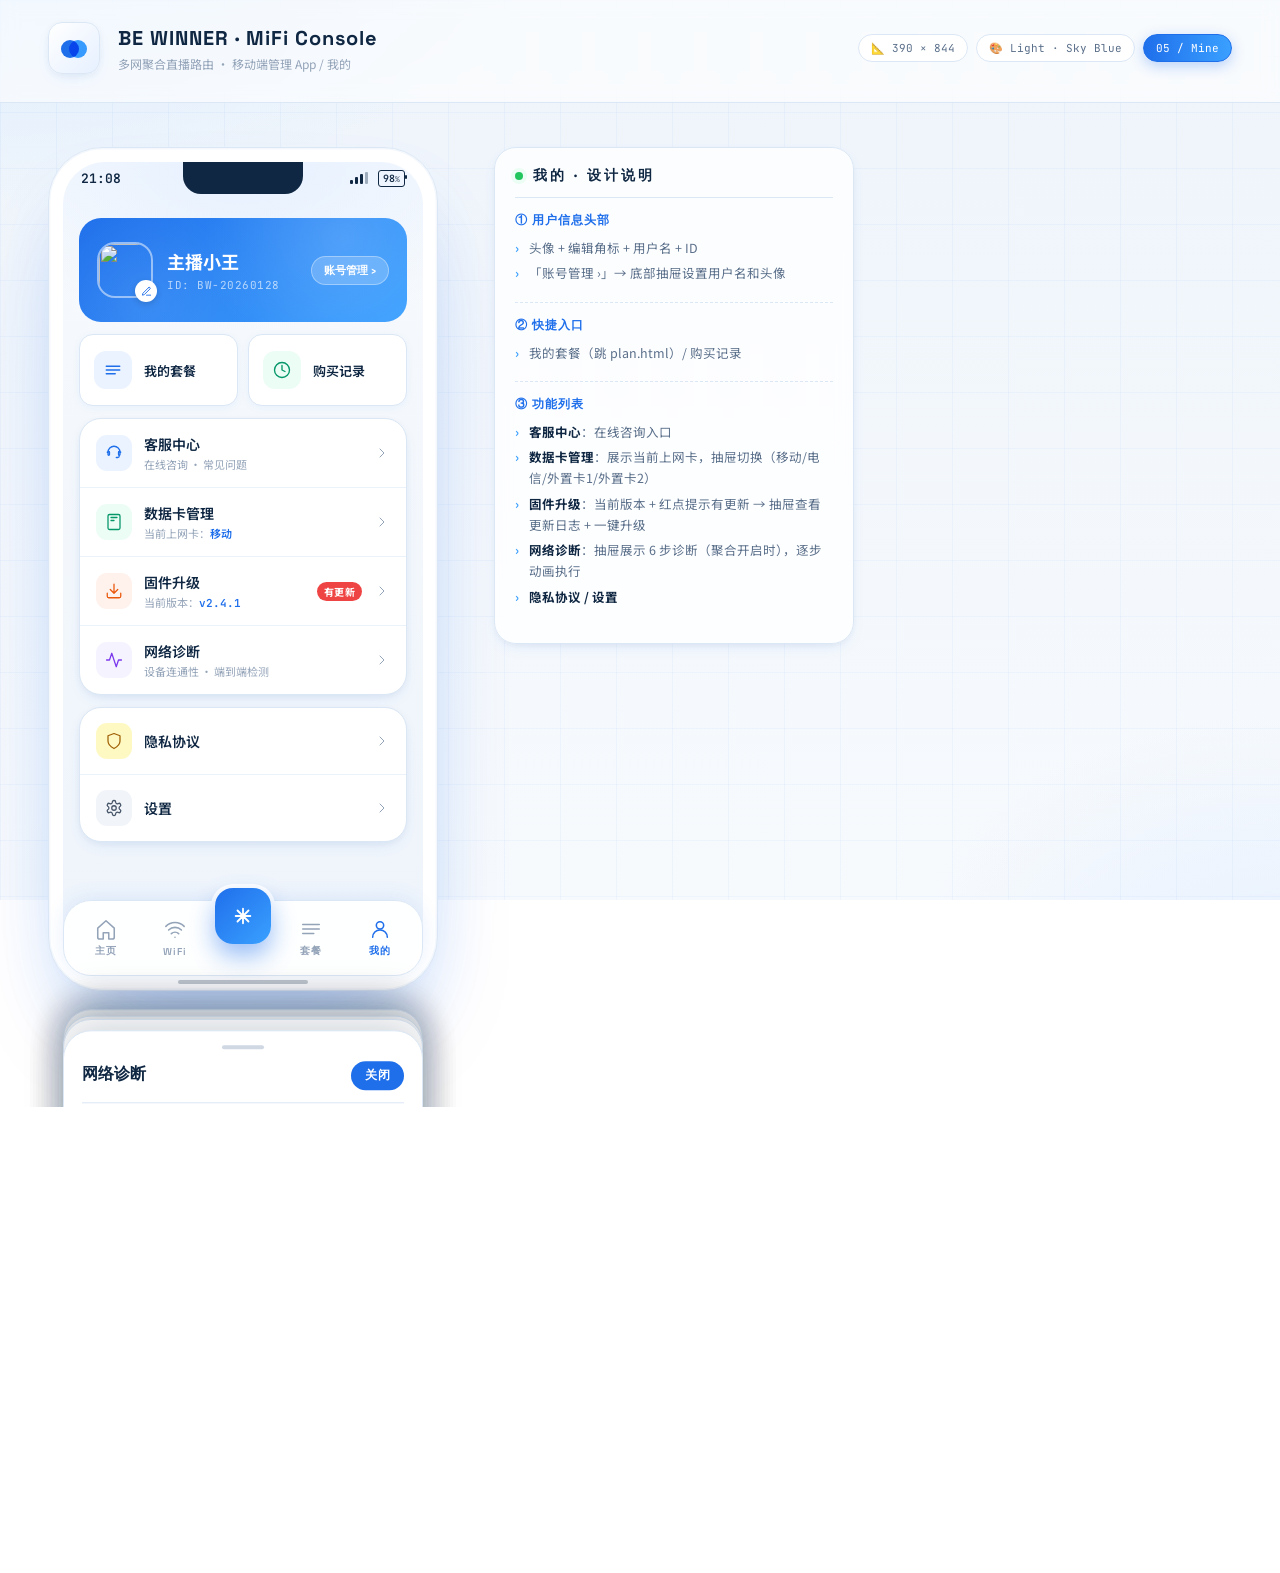
==== mine.html @ 5aa67258 "Add files via upload" ====
<!DOCTYPE html>
<html lang="zh-CN">
<head>
<meta charset="UTF-8" />
<meta name="viewport" content="width=device-width,initial-scale=1.0" />
<title>Be Winner · MiFi 控制中心 / 我的</title>
<link href="https://fonts.googleapis.com/css2?family=Space+Grotesk:wght@400;500;600;700&family=JetBrains+Mono:wght@400;500;700&family=Noto+Sans+SC:wght@400;500;700&display=swap" rel="stylesheet">
<link rel="stylesheet" href="css/app.css" />
<link rel="stylesheet" href="css/mine.css" />
</head>
<body>
<div class="stage">

  <section class="phone">
    <div class="phone-shell">
      <div class="notch"></div>
      <div class="status-bar">
        <span class="time">21:08</span>
        <span class="status-icons">
          <span class="sig-bars"><i></i><i></i><i></i><i></i></span>
          <span class="bat-ico">98<small>%</small></span>
        </span>
      </div>

      <div class="screen">
        <!-- 用户信息头部 -->
        <header class="profile-header">
          <div class="ph-bg"></div>
          <div class="ph-content">
            <div class="ph-avatar" id="btnEditProfile">
              <img src="https://api.dicebear.com/7.x/notionists/svg?seed=mifi&backgroundColor=cfe8ff" alt="" />
              <span class="ph-edit-badge">
                <svg viewBox="0 0 24 24"><path d="M12 20h9M16.5 3.5a2.1 2.1 0 0 1 3 3L7 19l-4 1 1-4L16.5 3.5z"/></svg>
              </span>
            </div>
            <div class="ph-info">
              <h2>主播小王</h2>
              <span class="ph-id mono">ID: BW-20260128</span>
            </div>
            <button class="ph-manage" id="btnAccount">账号管理 ›</button>
          </div>
        </header>

        <!-- 快捷入口：我的套餐 / 购买记录 -->
        <section class="quick-row">
          <a class="qr-item" href="plan.html">
            <div class="qr-ico plan">
              <svg viewBox="0 0 24 24"><path d="M3 7h18M3 12h18M3 17h12"/></svg>
            </div>
            <span>我的套餐</span>
          </a>
          <a class="qr-item">
            <div class="qr-ico history">
              <svg viewBox="0 0 24 24"><circle cx="12" cy="12" r="10"/><path d="M12 6v6l4 2"/></svg>
            </div>
            <span>购买记录</span>
          </a>
        </section>

        <!-- 功能列表 -->
        <article class="menu-card">
          <div class="menu-item" id="btnService">
            <div class="mi-ico cs">
              <svg viewBox="0 0 24 24"><path d="M3 11h1a8 8 0 0 1 16 0h1"/><path d="M5 15a1 1 0 0 1-1-1v-3a1 1 0 0 1 1-1h0a1 1 0 0 1 1 1v3a1 1 0 0 1-1 1zM19 15a1 1 0 0 1-1-1v-3a1 1 0 0 1 1-1h0a1 1 0 0 1 1 1v3a1 1 0 0 1-1 1z"/><path d="M19 15v1a2 2 0 0 1-2 2h-2"/></svg>
            </div>
            <div class="mi-main"><b>客服中心</b><span>在线咨询 · 常见问题</span></div>
            <svg class="mi-arr" viewBox="0 0 24 24"><path d="M9 18l6-6-6-6"/></svg>
          </div>

          <div class="menu-item" id="btnDataCard">
            <div class="mi-ico sim">
              <svg viewBox="0 0 24 24"><rect x="4" y="2" width="16" height="20" rx="2"/><path d="M8 6h8M8 10h4"/></svg>
            </div>
            <div class="mi-main">
              <b>数据卡管理</b>
              <span>当前上网卡：<em class="mi-em" id="curCard">移动</em></span>
            </div>
            <svg class="mi-arr" viewBox="0 0 24 24"><path d="M9 18l6-6-6-6"/></svg>
          </div>

          <div class="menu-item" id="btnFirmware">
            <div class="mi-ico fw">
              <svg viewBox="0 0 24 24"><path d="M21 15v4a2 2 0 0 1-2 2H5a2 2 0 0 1-2-2v-4M7 10l5 5 5-5M12 15V3"/></svg>
            </div>
            <div class="mi-main">
              <b>固件升级</b>
              <span>当前版本：<em class="mi-em mono" id="fwVer">v2.4.1</em></span>
            </div>
            <span class="mi-badge" id="fwBadge">有更新</span>
            <svg class="mi-arr" viewBox="0 0 24 24"><path d="M9 18l6-6-6-6"/></svg>
          </div>

          <div class="menu-item" id="btnDiag">
            <div class="mi-ico diag">
              <svg viewBox="0 0 24 24"><path d="M22 12h-4l-3 9L9 3l-3 9H2"/></svg>
            </div>
            <div class="mi-main"><b>网络诊断</b><span>设备连通性 · 端到端检测</span></div>
            <svg class="mi-arr" viewBox="0 0 24 24"><path d="M9 18l6-6-6-6"/></svg>
          </div>
        </article>

        <article class="menu-card">
          <div class="menu-item" id="btnPrivacy">
            <div class="mi-ico pri">
              <svg viewBox="0 0 24 24"><path d="M12 22s8-4 8-10V5l-8-3-8 3v7c0 6 8 10 8 10z"/></svg>
            </div>
            <div class="mi-main"><b>隐私协议</b></div>
            <svg class="mi-arr" viewBox="0 0 24 24"><path d="M9 18l6-6-6-6"/></svg>
          </div>

          <div class="menu-item" id="btnSettings">
            <div class="mi-ico set">
              <svg viewBox="0 0 24 24"><path d="M12.22 2h-.44a2 2 0 0 0-2 2v.18a2 2 0 0 1-1 1.73l-.43.25a2 2 0 0 1-2 0l-.15-.08a2 2 0 0 0-2.73.73l-.22.38a2 2 0 0 0 .73 2.73l.15.1a2 2 0 0 1 1 1.72v.51a2 2 0 0 1-1 1.74l-.15.09a2 2 0 0 0-.73 2.73l.22.38a2 2 0 0 0 2.73.73l.15-.08a2 2 0 0 1 2 0l.43.25a2 2 0 0 1 1 1.73V20a2 2 0 0 0 2 2h.44a2 2 0 0 0 2-2v-.18a2 2 0 0 1 1-1.73l.43-.25a2 2 0 0 1 2 0l.15.08a2 2 0 0 0 2.73-.73l.22-.39a2 2 0 0 0-.73-2.73l-.15-.08a2 2 0 0 1-1-1.74v-.5a2 2 0 0 1 1-1.74l.15-.09a2 2 0 0 0 .73-2.73l-.22-.38a2 2 0 0 0-2.73-.73l-.15.08a2 2 0 0 1-2 0l-.43-.25a2 2 0 0 1-1-1.73V4a2 2 0 0 0-2-2z"/><circle cx="12" cy="12" r="3"/></svg>
            </div>
            <div class="mi-main"><b>设置</b></div>
            <svg class="mi-arr" viewBox="0 0 24 24"><path d="M9 18l6-6-6-6"/></svg>
          </div>
        </article>

        <div class="bottom-pad"></div>
      </div>

      <!-- 通用遮罩 -->
      <div class="sheet-mask" id="sheetMask"></div>

      <!-- 账号管理抽屉 -->
      <div class="sheet" id="accountSheet">
        <div class="sheet-handle"></div>
        <header class="sheet-head">
          <h3>账号管理</h3>
          <button class="sheet-close" id="accountClose">完成</button>
        </header>
        <div class="wifi-form">
          <div class="form-group">
            <label>用户名</label>
            <input type="text" class="form-input" value="主播小王" />
          </div>
          <div class="form-group">
            <label>头像</label>
            <div class="avatar-pick">
              <div class="ap-current">
                <img src="https://api.dicebear.com/7.x/notionists/svg?seed=mifi&backgroundColor=cfe8ff" alt="" />
              </div>
              <button class="ap-btn">更换头像</button>
            </div>
          </div>
          <button class="save-btn">保存</button>
        </div>
      </div>

      <!-- 数据卡管理抽屉 -->
      <div class="sheet" id="dataCardSheet">
        <div class="sheet-handle"></div>
        <header class="sheet-head">
          <h3>数据卡管理</h3>
          <button class="sheet-close" id="dataCardClose">完成</button>
        </header>
        <p class="sheet-desc">选择默认上网卡</p>
        <ul class="card-list">
          <li class="card-option active" data-card="移动">
            <span class="co-ico mob"></span>
            <div class="co-main"><b>移动</b><span>内置卡 · 5G · 已实名</span></div>
            <span class="co-check">✓</span>
          </li>
          <li class="card-option" data-card="电信">
            <span class="co-ico tel"></span>
            <div class="co-main"><b>电信</b><span>内置卡 · 5G · 未实名</span></div>
            <span class="co-check">✓</span>
          </li>
          <li class="card-option" data-card="外置卡1">
            <span class="co-ico ext"></span>
            <div class="co-main"><b>外置卡 1</b><span>外置插拔卡 · 未插入</span></div>
            <span class="co-check">✓</span>
          </li>
          <li class="card-option" data-card="外置卡2">
            <span class="co-ico ext"></span>
            <div class="co-main"><b>外置卡 2</b><span>外置插拔卡 · 未插入</span></div>
            <span class="co-check">✓</span>
          </li>
        </ul>
      </div>

      <!-- 固件升级抽屉 -->
      <div class="sheet" id="fwSheet">
        <div class="sheet-handle"></div>
        <header class="sheet-head">
          <h3>固件升级</h3>
          <button class="sheet-close" id="fwClose">关闭</button>
        </header>
        <div class="fw-body">
          <div class="fw-row"><span class="fw-lbl">当前版本</span><span class="fw-val mono">v2.4.1</span></div>
          <div class="fw-row"><span class="fw-lbl">最新版本</span><span class="fw-val mono new">v2.5.0</span></div>
          <div class="fw-row"><span class="fw-lbl">更新大小</span><span class="fw-val mono">28.4 MB</span></div>
          <div class="fw-changelog">
            <h4>更新内容</h4>
            <ul>
              <li>优化聚合链路切换速度</li>
              <li>修复高温下 WiFi 断连问题</li>
              <li>新增外置卡热插拔支持</li>
              <li>提升 MQTT 连接稳定性</li>
            </ul>
          </div>
          <button class="save-btn fw-update-btn" id="fwUpdateBtn">一键升级</button>
        </div>
      </div>

      <!-- 网络诊断抽屉 -->
      <div class="sheet diag-sheet" id="diagSheet">
        <div class="sheet-handle"></div>
        <header class="sheet-head">
          <h3>网络诊断</h3>
          <button class="sheet-close" id="diagClose">关闭</button>
        </header>
        <div class="diag-body">
          <div class="diag-steps" id="diagSteps">
            <div class="ds" data-idx="0"><span class="ds-dot"></span><div class="ds-main"><b>本地网络检测</b><span class="ds-status">等待中</span></div></div>
            <div class="ds" data-idx="1"><span class="ds-dot"></span><div class="ds-main"><b>DNS 解析检测</b><span class="ds-status">等待中</span></div></div>
            <div class="ds" data-idx="2"><span class="ds-dot"></span><div class="ds-main"><b>网络连通性检测</b><span class="ds-status">等待中</span></div></div>
            <div class="ds" data-idx="3"><span class="ds-dot"></span><div class="ds-main"><b>业务认证验证</b><span class="ds-status">等待中</span></div></div>
            <div class="ds" data-idx="4"><span class="ds-dot"></span><div class="ds-main"><b>MQTT 上报检测</b><span class="ds-status">等待中</span></div></div>
            <div class="ds" data-idx="5"><span class="ds-dot"></span><div class="ds-main"><b>云端策略查询</b><span class="ds-status">等待中</span></div></div>
          </div>
          <button class="save-btn diag-start-btn" id="diagStart">开始诊断</button>
        </div>
      </div>

      <!-- Tabbar -->
      <nav class="tabbar">
        <a class="tab" href="index.html"><svg viewBox="0 0 24 24"><path d="M3 11l9-8 9 8v10a2 2 0 0 1-2 2h-4v-7h-6v7H5a2 2 0 0 1-2-2z"/></svg><span>主页</span></a>
        <a class="tab" href="wifi.html"><svg viewBox="0 0 24 24"><path d="M5 12a10 10 0 0 1 14 0M2 8a14 14 0 0 1 20 0M8 16a6 6 0 0 1 8 0M12 20h.01"/></svg><span>WiFi</span></a>
        <a class="tab center" href="bond.html"><div class="center-btn"><svg viewBox="0 0 24 24"><path d="M12 4v16M4 12h16M6 6l12 12M18 6L6 18"/></svg></div></a>
        <a class="tab" href="plan.html"><svg viewBox="0 0 24 24"><path d="M3 7h18M3 12h18M3 17h12"/></svg><span>套餐</span></a>
        <a class="tab active"><svg viewBox="0 0 24 24"><circle cx="12" cy="8" r="4"/><path d="M20 21a8 8 0 0 0-16 0"/></svg><span>我的</span></a>
      </nav>
      <div class="home-indicator"></div>
    </div>
    <p class="phone-label">我的 · Profile</p>
  </section>

  <!-- 设计说明 -->
  <aside class="notes">
    <div class="notes-head"><span class="dot"></span><h2>我的 · 设计说明</h2></div>
    <div class="note-block">
      <h4>① 用户信息头部</h4>
      <ul>
        <li>头像 + 编辑角标 + 用户名 + ID</li>
        <li>「账号管理 ›」→ 底部抽屉设置用户名和头像</li>
      </ul>
    </div>
    <div class="note-block">
      <h4>② 快捷入口</h4>
      <ul><li>我的套餐（跳 plan.html）/ 购买记录</li></ul>
    </div>
    <div class="note-block">
      <h4>③ 功能列表</h4>
      <ul>
        <li><b>客服中心</b>：在线咨询入口</li>
        <li><b>数据卡管理</b>：展示当前上网卡，抽屉切换（移动/电信/外置卡1/外置卡2）</li>
        <li><b>固件升级</b>：当前版本 + 红点提示有更新 → 抽屉查看更新日志 + 一键升级</li>
        <li><b>网络诊断</b>：抽屉展示 6 步诊断（聚合开启时），逐步动画执行</li>
        <li><b>隐私协议 / 设置</b></li>
      </ul>
    </div>
  </aside>
</div>

<header class="brand">
  <div class="brand-left">
    <div class="logo-mark"><span></span><span></span></div>
    <div>
      <h1>BE&nbsp;WINNER · MiFi Console</h1>
      <p>多网聚合直播路由 · 移动端管理 App / 我的</p>
    </div>
  </div>
  <div class="brand-right">
    <span class="meta-pill">📐 390 × 844</span>
    <span class="meta-pill">🎨 Light · Sky Blue</span>
    <span class="meta-pill accent">05 / Mine</span>
  </div>
</header>
<script src="js/mine.js"></script>
</body>
</html>
---- css/app.css ----
/* ===========================
   Be Winner · MiFi  Mobile Console
   Light × Sky Blue  v0.2
   =========================== */

:root {
  --bg-page: #eef4fb;
  --bg-soft: #f7fafd;
  --bg-card: #ffffff;
  --line: #dbe7f5;
  --line-soft: #ecf2f9;

  --brand:   #1f6feb;
  --brand-2: #3aa0ff;
  --brand-3: #6fb8ff;
  --brand-bg: #eaf3ff;

  --text:   #0f2742;
  --text-2: #5a6f8a;
  --text-3: #93a3b8;

  --ok:    #22c55e;
  --off:   #94a3b8;
  --warn:  #f59e0b;
  --err:   #ef4444;
  --mob:   #1f6feb;   /* 移动 */
  --tel:   #ff7a59;   /* 电信（暖色用以区分双卡） */

  --r-lg: 22px;
  --r-md: 14px;
  --r-sm: 10px;

  --shadow-card: 0 6px 18px -8px rgba(31,111,235,.18), 0 2px 6px rgba(15,39,66,.04);
  --shadow-deep: 0 18px 40px -16px rgba(31,111,235,.25);
}

* { box-sizing: border-box; margin: 0; padding: 0; }

html, body {
  background:
    radial-gradient(900px 500px at 0% -10%, #d9ebff 0%, transparent 60%),
    radial-gradient(700px 500px at 100% 110%, #e6f0ff 0%, transparent 55%),
    linear-gradient(180deg, #eef4fb 0%, #f7fafd 100%);
  background-attachment: fixed;
  color: var(--text);
  font-family: 'Noto Sans SC', 'PingFang SC', system-ui, sans-serif;
  min-height: 100vh;
  overflow-x: auto;
}

body { display: flex; flex-direction: column; }

body::before {
  content: '';
  position: fixed; inset: 0;
  background-image:
    linear-gradient(rgba(31,111,235,.04) 1px, transparent 1px),
    linear-gradient(90deg, rgba(31,111,235,.04) 1px, transparent 1px);
  background-size: 56px 56px;
  pointer-events: none;
  z-index: 0;
}

/* ============ 顶部品牌条 ============ */
.brand {
  position: relative; z-index: 5;
  display: flex; justify-content: space-between; align-items: center;
  padding: 22px 48px 28px;
  border-bottom: 1px solid var(--line);
  margin-bottom: 32px;
  order: -1;
  background: rgba(255,255,255,.6);
  backdrop-filter: blur(8px);
}
.brand-left { display: flex; gap: 18px; align-items: center; }
.logo-mark {
  width: 52px; height: 52px; border-radius: 14px;
  background: linear-gradient(135deg, #ffffff, #e6f0ff);
  border: 1px solid var(--line);
  position: relative; display: grid; place-items: center;
  box-shadow: var(--shadow-card);
}
.logo-mark span {
  position: absolute; width: 18px; height: 18px; border-radius: 50%;
}
.logo-mark span:nth-child(1) { background: var(--brand); left: 12px; top: 17px; }
.logo-mark span:nth-child(2) { background: var(--brand-2); right: 12px; top: 17px; mix-blend-mode: multiply; }

.brand h1 {
  font-family: 'Space Grotesk', sans-serif;
  font-size: 20px; font-weight: 700; letter-spacing: 1px;
  color: var(--text);
}
.brand p { color: var(--text-3); font-size: 12px; margin-top: 4px; }

.brand-right { display: flex; gap: 8px; }
.meta-pill {
  font-family: 'JetBrains Mono', monospace;
  font-size: 11px; padding: 6px 12px;
  border: 1px solid var(--line); border-radius: 999px;
  color: var(--text-2); background: #fff;
}
.meta-pill.accent {
  border-color: var(--brand); color: #fff;
  background: linear-gradient(90deg, var(--brand), var(--brand-2));
  box-shadow: 0 4px 14px rgba(31,111,235,.3);
}

/* ============ 舞台 ============ */
.stage {
  position: relative; z-index: 2;
  display: flex; gap: 56px;
  padding: 12px 48px 80px;
  align-items: flex-start;
}

.phone {
  flex: 0 0 auto;
  display: flex; flex-direction: column; align-items: center;
}

.phone-shell {
  width: 390px; height: 844px;
  background: #fff;
  border-radius: 54px;
  padding: 14px;
  border: 1px solid var(--line);
  box-shadow:
    0 40px 80px -30px rgba(31,111,235,.30),
    0 60px 120px -40px rgba(31,111,235,.18),
    inset 0 0 0 1.5px #f4f8fd;
  position: relative;
}

.notch {
  position: absolute; top: 14px; left: 50%; transform: translateX(-50%);
  width: 120px; height: 32px;
  background: #0f2742; border-radius: 0 0 18px 18px;
  z-index: 30;
}

.phone-label {
  margin-top: 18px;
  font-family: 'Space Grotesk', sans-serif;
  font-size: 13px; letter-spacing: 4px;
  color: var(--text-3); text-transform: uppercase;
}

/* ============ 状态栏 ============ */
.status-bar {
  position: absolute; top: 18px; left: 32px; right: 32px;
  display: flex; justify-content: space-between; align-items: center;
  z-index: 20; height: 24px;
  font-family: 'JetBrains Mono', monospace; font-size: 13px;
  color: var(--text); font-weight: 600;
}
.status-icons { display: flex; gap: 10px; align-items: center; font-size: 11px; }
.sig-bars { display: inline-flex; gap: 2px; align-items: flex-end; height: 12px; }
.sig-bars i {
  display: block; width: 3px; background: var(--text); border-radius: 1px;
}
.sig-bars i:nth-child(1) { height: 4px; }
.sig-bars i:nth-child(2) { height: 7px; }
.sig-bars i:nth-child(3) { height: 10px; }
.sig-bars i:nth-child(4) { height: 12px; opacity: .35; }
.bat-ico {
  border: 1.2px solid var(--text); padding: 1px 4px; border-radius: 3px;
  position: relative; font-size: 10px;
}
.bat-ico::after {
  content: ''; position: absolute; right: -3px; top: 4px;
  width: 2px; height: 4px; background: var(--text); border-radius: 1px;
}
.bat-ico small { font-size: 8px; opacity: .7; }

/* ============ 屏幕 ============ */
.screen {
  height: 100%; width: 100%;
  background:
    radial-gradient(500px 280px at 50% 0%, #e6f0ff 0%, transparent 60%),
    linear-gradient(180deg, #f7fafd 0%, #eef4fb 100%);
  border-radius: 42px;
  overflow-y: auto;
  padding: 56px 16px 0;
  position: relative;
  scrollbar-width: none;
}
.screen::-webkit-scrollbar { display: none; }

/* ============ 顶部问候 ============ */
.top-greet {
  display: flex; justify-content: space-between; align-items: center;
  padding: 8px 4px 18px;
}
.hello {
  font-size: 11px; color: var(--text-3); letter-spacing: 2px;
  text-transform: uppercase; font-family: 'Space Grotesk', sans-serif;
  font-weight: 600;
}
.title { margin-top: 8px; }

.status-chip {
  display: inline-flex; align-items: center; gap: 8px;
  padding: 8px 14px; border-radius: 999px;
  font-size: 14px; font-weight: 600;
  background: #ecfdf5; color: #047857;
  border: 1px solid #a7f3d0;
}
.status-chip i {
  width: 8px; height: 8px; border-radius: 50%;
  background: var(--ok);
  box-shadow: 0 0 0 0 rgba(34,197,94,.5);
  animation: pulse 1.6s infinite;
}
.status-chip.offline { background: #f1f5f9; color: #475569; border-color: #e2e8f0; }
.status-chip.offline i { background: var(--off); animation: none; }
@keyframes pulse {
  0% { box-shadow: 0 0 0 0 rgba(34,197,94,.5); }
  70% { box-shadow: 0 0 0 10px rgba(34,197,94,0); }
  100% { box-shadow: 0 0 0 0 rgba(34,197,94,0); }
}

.avatar {
  width: 44px; height: 44px; border-radius: 14px; overflow: hidden;
  border: 1px solid var(--line);
  background: linear-gradient(135deg, #fff, #e6f0ff);
  box-shadow: var(--shadow-card);
}
.avatar img { width: 100%; height: 100%; }

/* ============ 设备主卡 ============ */
.device-card {
  position: relative; overflow: hidden;
  border-radius: var(--r-lg);
  background:
    linear-gradient(160deg, #ffffff 0%, #f3f8ff 100%);
  border: 1px solid var(--line);
  padding: 18px;
  box-shadow: var(--shadow-card);
}
.bg-grid {
  position: absolute; inset: 0;
  background-image:
    linear-gradient(rgba(31,111,235,.05) 1px, transparent 1px),
    linear-gradient(90deg, rgba(31,111,235,.05) 1px, transparent 1px);
  background-size: 22px 22px;
  mask-image: radial-gradient(circle at 70% 50%, #000 30%, transparent 80%);
  pointer-events: none;
}
.bg-glow {
  position: absolute; right: -40px; top: -40px;
  width: 200px; height: 200px; border-radius: 50%;
  background: radial-gradient(circle, rgba(58,160,255,.30) 0%, transparent 60%);
  filter: blur(20px);
  pointer-events: none;
}

.dev-head {
  display: flex; justify-content: space-between; align-items: flex-start;
  position: relative; z-index: 2;
}
.dev-name .model {
  font-family: 'Space Grotesk', sans-serif;
  font-size: 20px; font-weight: 700; letter-spacing: .5px;
  display: block; color: var(--text);
}
.switch-dev {
  background: var(--brand-bg);
  border: 1px solid #c8def9;
  color: var(--brand);
  font-size: 12px; padding: 7px 12px; border-radius: 999px;
  cursor: pointer; font-family: 'Space Grotesk', sans-serif;
  font-weight: 600; letter-spacing: .5px;
  transition: .25s;
}
.switch-dev:hover {
  background: var(--brand); color: #fff; border-color: var(--brand);
  box-shadow: 0 6px 16px rgba(31,111,235,.3);
}

.dev-body {
  display: grid; grid-template-columns: 130px 1fr; gap: 18px;
  margin-top: 14px; position: relative; z-index: 2;
  align-items: center;
}
.device-img {
  position: relative; height: 180px;
  display: grid; place-items: center;
}
.halo {
  position: absolute; inset: 10px;
  border-radius: 50%;
  background: radial-gradient(circle, rgba(58,160,255,.30) 0%, transparent 60%);
  filter: blur(14px);
  animation: breath 3s ease-in-out infinite;
}
@keyframes breath {
  0%,100% { transform: scale(.9); opacity: .5; }
  50% { transform: scale(1.05); opacity: .9; }
}
.mifi-svg { position: relative; height: 100%; filter: drop-shadow(0 10px 20px rgba(31,111,235,.18)); }

.dev-meta { display: flex; flex-direction: column; gap: 6px; }
.status-pill {
  display: inline-flex; align-items: center; gap: 8px;
  padding: 6px 10px; border-radius: 999px;
  font-size: 12px; font-weight: 600;
  width: fit-content;
}
.status-pill.bonded {
  color: var(--brand);
  background: var(--brand-bg);
  border: 1px solid #c8def9;
}
.status-pill.bonded i {
  width: 8px; height: 8px; border-radius: 50%;
  background: var(--brand);
  animation: pulse-mini 1.4s infinite;
}
@keyframes pulse-mini {
  0%,100% { opacity: 1; transform: scale(1); }
  50% { opacity: .55; transform: scale(.85); }
}

.meta-row {
  display: flex; justify-content: space-between; align-items: baseline;
  border-bottom: 1px dashed var(--line);
  padding: 6px 0;
}
.meta-row:last-child { border-bottom: none; }
.lbl { color: var(--text-3); font-size: 11px; letter-spacing: 1px; }
.val { color: var(--text); font-size: 13px; font-weight: 600; }
.mono { font-family: 'JetBrains Mono', monospace; }

/* ============ 信号双卡 ============ */
.sig-strip {
  display: grid; grid-template-columns: 1fr 1fr; gap: 10px;
  margin-top: 12px;
}
.sig-card {
  border-radius: var(--r-md);
  border: 1px solid var(--line);
  padding: 12px;
  background: var(--bg-card);
  position: relative; overflow: hidden;
  box-shadow: var(--shadow-card);
}
.sig-card.mob::before, .sig-card.tel::before {
  content: ''; position: absolute; left: 0; top: 0; bottom: 0;
  width: 3px;
}
.sig-card.mob::before { background: var(--mob); }
.sig-card.tel::before { background: var(--tel); }

.sig-head {
  display: flex; justify-content: space-between; align-items: center;
}
.carrier { font-size: 11px; color: var(--text-2); letter-spacing: 1px; font-weight: 600; }

.sig-bars.m i, .sig-bars.t i {
  width: 2.5px; background: var(--mob); border-radius: 1px;
}
.sig-bars.t i { background: var(--tel); }
.sig-bars.m i:nth-child(1), .sig-bars.t i:nth-child(1) { height: 3px; }
.sig-bars.m i:nth-child(2), .sig-bars.t i:nth-child(2) { height: 5px; }
.sig-bars.m i:nth-child(3), .sig-bars.t i:nth-child(3) { height: 7px; }
.sig-bars.m i:nth-child(4), .sig-bars.t i:nth-child(4) { height: 9px; }
.sig-bars.m i:nth-child(5), .sig-bars.t i:nth-child(5) { height: 11px; opacity: .35; }

.sig-num {
  margin-top: 8px;
  font-size: 22px; font-weight: 700; color: var(--text);
  letter-spacing: -.5px;
}
.sig-num small { font-size: 11px; color: var(--text-3); margin-left: 4px; font-weight: 400; }

.sig-bar {
  margin-top: 8px; height: 4px; border-radius: 2px;
  background: #eef4fb; overflow: hidden;
}
.sig-bar span {
  display: block; height: 100%;
  background: linear-gradient(90deg, var(--mob), var(--brand-2));
  border-radius: 2px;
}
.sig-bar.tel span {
  background: linear-gradient(90deg, var(--tel), #ffb499);
}

.sig-foot {
  margin-top: 8px;
  display: flex; align-items: center;
}
.realname-tag {
  font-size: 10px; font-weight: 600; letter-spacing: .5px;
  padding: 3px 8px; border-radius: 999px;
}
.realname-tag.done {
  color: #047857; background: #ecfdf5; border: 1px solid #a7f3d0;
}
.realname-tag.pending {
  color: #b45309; background: #fffbeb; border: 1px solid #fde68a;
}

/* 未实名卡片 */
.sig-card.unverified {
  background: #fafbfc;
}
.sig-disabled {
  display: flex; flex-direction: column; align-items: center;
  text-align: center;
  padding: 18px 0 4px;
}
.sig-disabled-ico {
  width: 32px; height: 32px; border-radius: 50%;
  background: #f1f5f9;
  display: grid; place-items: center;
  margin-bottom: 8px;
}
.sig-disabled-ico svg {
  width: 16px; height: 16px;
  fill: none; stroke: #94a3b8; stroke-width: 1.8;
  stroke-linecap: round; stroke-linejoin: round;
}
.sig-disabled p {
  font-size: 10px; color: var(--text-3); line-height: 1.5;
  margin-bottom: 10px;
}
.realname-btn {
  padding: 7px 24px;
  background: linear-gradient(135deg, #f59e0b, #f97316);
  color: #fff; border: none;
  border-radius: 10px; font-size: 13px; font-weight: 700;
  cursor: pointer; transition: .2s;
  font-family: 'Space Grotesk', 'Noto Sans SC', sans-serif;
  letter-spacing: .5px;
  box-shadow: 0 4px 12px rgba(245,158,11,.3);
}
.realname-btn:hover {
  box-shadow: 0 6px 18px rgba(245,158,11,.45);
  transform: translateY(-1px);
}

/* ============ 速率卡 ============ */
.rate-card {
  margin-top: 12px;
  border-radius: var(--r-lg);
  border: 1px solid var(--line);
  background: var(--bg-card);
  padding: 16px 18px;
  position: relative; overflow: hidden;
  box-shadow: var(--shadow-card);
}
.rate-card::before {
  content: ''; position: absolute; right: -60px; bottom: -60px;
  width: 200px; height: 200px; border-radius: 50%;
  background: radial-gradient(circle, rgba(58,160,255,.18), transparent 60%);
  pointer-events: none;
}

.rate-head {
  display: flex; justify-content: space-between; align-items: center;
  position: relative;
}
.rate-head h3 {
  font-family: 'Space Grotesk', sans-serif;
  font-size: 15px; font-weight: 600; letter-spacing: .5px;
}
.live-tag { display: none; }

.rate-numbers {
  display: grid; grid-template-columns: 1fr 1px 1fr;
  margin-top: 18px;
  align-items: center;
}
.divider { background: var(--line); height: 56px; }
.rn { display: flex; flex-direction: column; align-items: center; gap: 2px; }
.rn .arr {
  font-family: 'JetBrains Mono', monospace;
  font-size: 14px; font-weight: 700;
}
.rn.down .arr { color: var(--brand); }
.rn.up .arr { color: var(--tel); }
.rn .num {
  font-size: 34px; font-weight: 700; line-height: 1;
  letter-spacing: -1.5px;
  color: var(--text);
}
.rn.down .num {
  background: linear-gradient(180deg, var(--brand), var(--brand-2));
  -webkit-background-clip: text; background-clip: text; color: transparent;
}
.rn.up .num {
  background: linear-gradient(180deg, var(--tel), #ffb499);
  -webkit-background-clip: text; background-clip: text; color: transparent;
}
.rn .unit { font-size: 10px; color: var(--text-3); letter-spacing: 1px; margin-top: 4px; }
.rn .lbl { font-size: 10px; color: var(--text-2); letter-spacing: 2px; margin-top: 4px; font-weight: 600; }

/* ============ 通用信息卡（WiFi / 套餐） ============ */
.info-card {
  margin-top: 12px;
  border-radius: var(--r-lg);
  border: 1px solid var(--line);
  background: var(--bg-card);
  padding: 16px 18px;
  box-shadow: var(--shadow-card);
}
.ic-head {
  display: flex; justify-content: space-between; align-items: center;
  padding-bottom: 10px;
  border-bottom: 1px dashed var(--line);
}
.ic-title { display: flex; align-items: center; gap: 10px; }
.ic-ico {
  width: 30px; height: 30px; border-radius: 9px;
  display: grid; place-items: center;
  background: var(--brand-bg);
  color: var(--brand);
}
.ic-ico svg { width: 16px; height: 16px; fill: none; stroke: currentColor; stroke-width: 2; stroke-linecap: round; stroke-linejoin: round; }
.ic-title h3 {
  font-family: 'Space Grotesk', sans-serif;
  font-size: 15px; font-weight: 600; color: var(--text);
}
.ic-link {
  font-size: 12px; color: var(--brand); cursor: pointer; font-weight: 600;
}

/* WiFi */
.wifi-rows { padding-top: 8px; }
.wifi-row {
  display: flex; justify-content: space-between; align-items: center;
  padding: 10px 0;
  border-bottom: 1px dashed var(--line);
}
.wifi-row:last-child { border-bottom: none; }
.wifi-lbl { font-size: 12px; color: var(--text-3); letter-spacing: 1px; }
.wifi-val {
  display: flex; align-items: center; gap: 10px;
  font-size: 14px; color: var(--text); font-weight: 600;
  letter-spacing: .5px;
}
.eye {
  border: none; background: transparent; cursor: pointer;
  width: 26px; height: 26px; border-radius: 8px;
  display: grid; place-items: center;
  color: var(--text-3); transition: .2s;
}
.eye:hover { background: var(--brand-bg); color: var(--brand); }
.eye svg { width: 16px; height: 16px; fill: none; stroke: currentColor; stroke-width: 1.8; stroke-linecap: round; stroke-linejoin: round; }

/* 套餐 */
.plan-row { padding: 10px 0; }
.plan-info {
  display: flex; justify-content: space-between; align-items: baseline;
  margin-bottom: 8px;
}
.plan-tag {
  font-size: 11px; padding: 3px 9px; border-radius: 999px;
  font-weight: 600; letter-spacing: .5px;
}
.plan-tag.flow { background: var(--brand-bg); color: var(--brand); border: 1px solid #c8def9; }
.plan-tag.bond {
  background: #fff1ec; color: var(--tel); border: 1px solid #ffd6c4;
}
.plan-rest { font-size: 13px; color: var(--text-2); }
.plan-rest b { font-size: 22px; color: var(--text); font-weight: 700; letter-spacing: -.5px; margin-right: 2px; }
.plan-rest small { font-size: 11px; color: var(--text-3); margin-right: 6px; }
.plan-rest em { font-style: normal; font-size: 11px; color: var(--text-3); letter-spacing: 1px; }

.plan-bar {
  height: 6px; border-radius: 3px;
  background: #eef4fb; overflow: hidden;
}
.plan-bar span {
  display: block; height: 100%;
  background: linear-gradient(90deg, var(--brand), var(--brand-2));
  border-radius: 3px;
}
.plan-bar.bond span {
  background: linear-gradient(90deg, var(--tel), #ffb499);
}
.plan-meta {
  display: flex; justify-content: space-between;
  margin-top: 7px;
  font-size: 11px; color: var(--text-3);
}
.plan-divider {
  height: 1px; background: var(--line); margin: 4px 0;
}

.bottom-pad { height: 110px; }

/* ============ Tabbar ============ */
.tabbar {
  position: absolute; left: 14px; right: 14px; bottom: 14px;
  height: 76px;
  background: rgba(255, 255, 255, .92);
  backdrop-filter: blur(18px);
  border: 1px solid var(--line);
  border-radius: 28px;
  display: grid; grid-template-columns: repeat(5, 1fr);
  align-items: center; padding: 0 8px;
  z-index: 20;
  box-shadow: 0 -2px 20px rgba(31,111,235,.10);
}
.tab {
  display: flex; flex-direction: column; align-items: center;
  gap: 4px; cursor: pointer;
  color: var(--text-3); font-size: 10px; letter-spacing: 1px;
  text-decoration: none; font-family: 'Space Grotesk', sans-serif;
  font-weight: 600;
}
.tab svg { width: 22px; height: 22px; fill: none; stroke: currentColor; stroke-width: 1.7; stroke-linecap: round; stroke-linejoin: round; }
.tab.active { color: var(--brand); }

.tab.center { transform: translateY(-22px); }
.center-btn {
  width: 56px; height: 56px; border-radius: 18px;
  background: linear-gradient(135deg, var(--brand) 0%, var(--brand-2) 100%);
  display: grid; place-items: center;
  box-shadow: 0 12px 24px rgba(31,111,235,.45), 0 0 0 4px #fff;
}
.center-btn svg { width: 22px; height: 22px; stroke: #fff; stroke-width: 2; }

.home-indicator {
  position: absolute; bottom: 6px; left: 50%; transform: translateX(-50%);
  width: 130px; height: 4px; border-radius: 2px;
  background: rgba(15,39,66,.25);
  z-index: 25;
}

/* ============ 设备切换抽屉 ============ */
.sheet-mask {
  position: absolute; inset: 14px;
  background: rgba(15,39,66,.35);
  backdrop-filter: blur(2px);
  border-radius: 42px;
  opacity: 0; pointer-events: none;
  transition: opacity .25s;
  z-index: 40;
}
.sheet-mask.show { opacity: 1; pointer-events: auto; }

.sheet {
  position: absolute; left: 14px; right: 14px; bottom: 14px;
  background: #fff;
  border: 1px solid var(--line);
  border-radius: 28px 28px 42px 42px;
  padding: 14px 18px 22px;
  z-index: 50;
  transform: translateY(110%);
  transition: transform .35s cubic-bezier(.2,.8,.25,1);
  box-shadow: 0 -10px 40px rgba(15,39,66,.18);
}
.sheet.show { transform: translateY(0); }

.sheet-handle {
  width: 42px; height: 4px; border-radius: 2px;
  background: #cfd8e3;
  margin: 0 auto 12px;
}
.sheet-head {
  display: flex; justify-content: space-between; align-items: baseline;
  padding-bottom: 12px; border-bottom: 1px solid var(--line);
}
.sheet-head h3 {
  font-family: 'Space Grotesk', sans-serif;
  font-size: 16px; font-weight: 700;
}
.sheet-sub { font-size: 11px; color: var(--text-3); letter-spacing: 1px; }

.dev-list { list-style: none; margin: 8px 0 12px; }
.dev-item {
  display: flex; align-items: center; gap: 12px;
  padding: 12px 4px;
  border-bottom: 1px dashed var(--line);
}
.dev-item:last-child { border-bottom: none; }
.dev-item.current {
  background: var(--brand-bg);
  border: 1px solid #c8def9;
  border-radius: 14px;
  padding: 12px;
  margin-bottom: 4px;
}
.dev-item.current + .dev-item { padding-top: 12px; }

.di-ico {
  width: 36px; height: 36px; border-radius: 11px;
  background: linear-gradient(135deg, #fff, #e6f0ff);
  border: 1px solid var(--line);
  display: grid; place-items: center;
  position: relative;
}
.di-ico::before {
  content: ''; width: 16px; height: 12px; border-radius: 3px;
  background: var(--brand-2);
}
.di-ico span {
  position: absolute; right: 4px; top: 4px;
  width: 8px; height: 8px; border-radius: 50%;
  background: var(--ok);
  border: 2px solid #fff;
}
.di-ico.offline::before { background: #cbd5e1; }
.di-ico.offline span { background: var(--off); }

.di-main { flex: 1; display: flex; flex-direction: column; gap: 2px; }
.di-main b { font-size: 14px; color: var(--text); font-weight: 700; }
.di-main span { font-size: 11px; color: var(--text-3); }

.di-flag {
  color: var(--brand); font-size: 18px; font-weight: 700;
}
.di-switch {
  background: var(--brand); color: #fff;
  border: none; padding: 7px 14px;
  border-radius: 999px; font-size: 12px; font-weight: 600;
  cursor: pointer;
}
.di-switch.ghost {
  background: #fff; color: var(--text-2);
  border: 1px solid var(--line);
}

.bind-btn {
  width: 100%;
  display: flex; align-items: center; justify-content: center; gap: 8px;
  padding: 14px;
  background: var(--brand-bg);
  border: 1.5px dashed #9cc1f6;
  color: var(--brand);
  font-size: 14px; font-weight: 700;
  border-radius: 16px; cursor: pointer;
  transition: .2s;
}
.bind-btn:hover { background: var(--brand); color: #fff; border-color: var(--brand); border-style: solid; }
.bind-btn .plus {
  width: 22px; height: 22px; border-radius: 50%;
  background: currentColor;
  color: var(--brand-bg);
  display: grid; place-items: center;
  font-size: 16px; font-weight: 700; line-height: 1;
}
.bind-btn:hover .plus { color: var(--brand); }

/* ============ 设计说明 ============ */
.notes {
  flex: 0 0 360px;
  padding: 18px 20px;
  border-radius: 22px;
  border: 1px solid var(--line);
  background: rgba(255,255,255,.8);
  backdrop-filter: blur(8px);
  position: sticky; top: 16px;
  align-self: flex-start;
  box-shadow: var(--shadow-card);
}
.notes-head {
  display: flex; align-items: center; gap: 10px;
  padding-bottom: 12px; border-bottom: 1px solid var(--line);
}
.notes-head .dot {
  width: 8px; height: 8px; border-radius: 50%;
  background: var(--ok);
  box-shadow: 0 0 0 4px #ecfdf5;
}
.notes h2 {
  font-family: 'Space Grotesk', sans-serif;
  font-size: 14px; letter-spacing: 3px; text-transform: uppercase;
}

.note-block { padding: 14px 0; border-bottom: 1px dashed var(--line); }
.note-block:last-child { border-bottom: none; }
.note-block h4 {
  font-size: 12px; color: var(--brand); margin-bottom: 8px;
  letter-spacing: 1px; font-family: 'Space Grotesk', sans-serif;
}
.note-block p, .note-block li {
  font-size: 12.5px; color: var(--text-2); line-height: 1.7;
}
.note-block ol, .note-block ul { padding-left: 18px; }
.note-block code {
  font-family: 'JetBrains Mono', monospace;
  font-size: 11px; padding: 1px 6px; border-radius: 4px;
  background: var(--brand-bg); color: var(--brand);
  border: 1px solid #c8def9;
}
.note-block b { color: var(--text); }
.note-block .check li {
  position: relative; padding-left: 18px; margin: 6px 0;
  list-style: none;
}
.note-block .check li::before {
  content: '◆';
  position: absolute; left: 0; top: 0;
  color: var(--brand); font-size: 10px;
}
.note-block ul { list-style: none; padding-left: 0; }
.note-block ul:not(.check) li {
  padding-left: 14px; position: relative; margin: 4px 0;
}
.note-block ul:not(.check) li::before {
  content: '›'; position: absolute; left: 0; color: var(--brand-2); font-weight: 700;
}

/* ============ WiFi 设置抽屉 ============ */
.sheet-close {
  background: var(--brand); color: #fff;
  border: none; padding: 6px 14px; border-radius: 999px;
  font-size: 12px; font-weight: 600; cursor: pointer;
  font-family: 'Space Grotesk', sans-serif;
  letter-spacing: .5px;
  transition: .2s;
}
.sheet-close:hover { box-shadow: 0 4px 12px rgba(31,111,235,.35); }

.wifi-form { padding-top: 10px; }
.form-group { margin-bottom: 14px; }
.form-group label {
  display: block; font-size: 11px; color: var(--text-3);
  letter-spacing: 1px; margin-bottom: 6px; font-weight: 600;
}
.form-input {
  width: 100%; padding: 10px 12px;
  border: 1px solid var(--line); border-radius: var(--r-sm);
  font-size: 14px; color: var(--text);
  background: var(--bg-soft);
  outline: none; transition: .2s;
  font-family: inherit;
  -webkit-appearance: none; appearance: none;
}
.form-input:focus { border-color: var(--brand); box-shadow: 0 0 0 3px rgba(31,111,235,.12); }
.form-input.mono { font-family: 'JetBrains Mono', monospace; letter-spacing: .5px; }

select.form-input {
  background-image: url("data:image/svg+xml,%3Csvg viewBox='0 0 12 8' fill='none' xmlns='http://www.w3.org/2000/svg'%3E%3Cpath d='M1 1.5l5 5 5-5' stroke='%235a6f8a' stroke-width='1.5' stroke-linecap='round'/%3E%3C/svg%3E");
  background-repeat: no-repeat;
  background-position: right 12px center;
  background-size: 12px;
  padding-right: 32px;
}

.form-input-wrap {
  position: relative;
}
.form-input-wrap .form-input { padding-right: 42px; }
.form-eye {
  position: absolute; right: 8px; top: 50%; transform: translateY(-50%);
}

.form-seg {
  display: flex; gap: 0; padding: 3px;
  background: #eef4fb; border-radius: 10px;
  border: 1px solid var(--line);
}
.form-seg span {
  flex: 1; text-align: center;
  padding: 9px 6px; border-radius: 8px;
  font-size: 12px; font-weight: 600; color: var(--text-3);
  cursor: pointer; transition: .2s;
}
.form-seg span.active {
  background: var(--brand); color: #fff;
  box-shadow: 0 2px 8px rgba(31,111,235,.3);
}

.toggle-row {
  display: flex !important;
  justify-content: space-between; align-items: center;
  flex-direction: row;
}
.toggle-row label { margin-bottom: 0; }
.toggle {
  width: 44px; height: 26px; border-radius: 13px;
  background: #d6dee8;
  cursor: pointer; position: relative;
  transition: .2s;
}
.toggle span {
  position: absolute; left: 3px; top: 3px;
  width: 20px; height: 20px; border-radius: 50%;
  background: #fff;
  box-shadow: 0 1px 4px rgba(0,0,0,.15);
  transition: .2s;
}
.toggle.on { background: var(--brand); }
.toggle.on span { left: 21px; }

.save-btn {
  width: 100%; padding: 14px;
  background: linear-gradient(135deg, var(--brand), var(--brand-2));
  color: #fff; border: none;
  border-radius: 14px; font-size: 15px; font-weight: 700;
  cursor: pointer; margin-top: 8px;
  font-family: 'Space Grotesk', 'Noto Sans SC', sans-serif;
  letter-spacing: .5px; transition: .2s;
  box-shadow: 0 6px 18px rgba(31,111,235,.3);
}
.save-btn:hover { box-shadow: 0 10px 24px rgba(31,111,235,.45); transform: translateY(-1px); }
.save-btn:active { transform: translateY(0); }
---- css/mine.css ----
/* ============ 我的页专属样式 ============ */

/* 用户头部 */
.profile-header {
  position: relative;
  border-radius: var(--r-lg);
  overflow: hidden;
  margin-bottom: 12px;
}
.ph-bg {
  position: absolute; inset: 0;
  background: linear-gradient(135deg, var(--brand) 0%, var(--brand-2) 100%);
  z-index: 0;
}
.ph-bg::after {
  content: ''; position: absolute; inset: 0;
  background-image:
    radial-gradient(circle at 80% 20%, rgba(255,255,255,.15) 0%, transparent 50%),
    radial-gradient(circle at 20% 80%, rgba(255,255,255,.08) 0%, transparent 40%);
}
.ph-content {
  position: relative; z-index: 2;
  display: flex; align-items: center; gap: 14px;
  padding: 24px 18px;
}
.ph-avatar {
  width: 56px; height: 56px; border-radius: 18px;
  overflow: visible; position: relative; cursor: pointer;
  flex-shrink: 0;
}
.ph-avatar img {
  width: 56px; height: 56px; border-radius: 18px;
  border: 2.5px solid rgba(255,255,255,.5);
  display: block;
}
.ph-edit-badge {
  position: absolute; right: -4px; bottom: -4px;
  width: 22px; height: 22px; border-radius: 50%;
  background: #fff; display: grid; place-items: center;
  box-shadow: 0 2px 6px rgba(0,0,0,.15);
}
.ph-edit-badge svg {
  width: 11px; height: 11px; fill: none;
  stroke: var(--brand); stroke-width: 2;
  stroke-linecap: round; stroke-linejoin: round;
}
.ph-info { flex: 1; }
.ph-info h2 {
  font-size: 18px; font-weight: 700; color: #fff;
  font-family: 'Space Grotesk', 'Noto Sans SC', sans-serif;
}
.ph-id {
  font-size: 11px; color: rgba(255,255,255,.65);
  letter-spacing: .5px; margin-top: 4px; display: block;
}
.ph-manage {
  background: rgba(255,255,255,.2);
  border: 1px solid rgba(255,255,255,.35);
  color: #fff; font-size: 11px; font-weight: 600;
  padding: 6px 12px; border-radius: 999px;
  cursor: pointer; white-space: nowrap;
  font-family: 'Space Grotesk', sans-serif;
  backdrop-filter: blur(4px); transition: .2s;
}
.ph-manage:hover { background: rgba(255,255,255,.35); }

/* 快捷入口 */
.quick-row {
  display: grid; grid-template-columns: 1fr 1fr; gap: 10px;
  margin-bottom: 12px;
}
.qr-item {
  display: flex; align-items: center; gap: 12px;
  padding: 16px 14px;
  background: var(--bg-card); border: 1px solid var(--line);
  border-radius: var(--r-md);
  box-shadow: 0 2px 8px rgba(31,111,235,.06);
  text-decoration: none; color: var(--text);
  font-size: 13px; font-weight: 600;
  cursor: pointer; transition: .2s;
}
.qr-item:hover { border-color: var(--brand-2); }
.qr-ico {
  width: 38px; height: 38px; border-radius: 12px;
  display: grid; place-items: center;
}
.qr-ico svg {
  width: 18px; height: 18px; fill: none;
  stroke: currentColor; stroke-width: 1.8;
  stroke-linecap: round; stroke-linejoin: round;
}
.qr-ico.plan { background: #eaf3ff; color: var(--brand); }
.qr-ico.history { background: #ecfdf5; color: #059669; }

/* 功能列表 */
.menu-card {
  border-radius: var(--r-lg);
  border: 1px solid var(--line);
  background: var(--bg-card);
  overflow: hidden;
  box-shadow: var(--shadow-card);
  margin-bottom: 12px;
}
.menu-item {
  display: flex; align-items: center; gap: 12px;
  padding: 15px 16px;
  border-bottom: 1px solid var(--line-soft);
  cursor: pointer; transition: .15s;
}
.menu-item:last-child { border-bottom: none; }
.menu-item:hover { background: #f7fafd; }

.mi-ico {
  width: 36px; height: 36px; border-radius: 11px;
  display: grid; place-items: center; flex-shrink: 0;
}
.mi-ico svg {
  width: 18px; height: 18px; fill: none;
  stroke: currentColor; stroke-width: 1.7;
  stroke-linecap: round; stroke-linejoin: round;
}
.mi-ico.cs   { background: #eaf3ff; color: var(--brand); }
.mi-ico.sim  { background: #ecfdf5; color: #059669; }
.mi-ico.fw   { background: #fff1ec; color: #ea580c; }
.mi-ico.diag { background: #f5f3ff; color: #7c3aed; }
.mi-ico.pri  { background: #fef9c3; color: #a16207; }
.mi-ico.set  { background: #f1f5f9; color: #475569; }

.mi-main { flex: 1; display: flex; flex-direction: column; gap: 2px; }
.mi-main b { font-size: 14px; color: var(--text); font-weight: 600; }
.mi-main span { font-size: 11px; color: var(--text-3); }
.mi-em { color: var(--brand); font-style: normal; font-weight: 600; }

.mi-badge {
  font-size: 10px; font-weight: 700; color: #fff;
  background: #ef4444; padding: 2px 7px;
  border-radius: 999px; letter-spacing: .3px;
}

.mi-arr {
  width: 16px; height: 16px; flex-shrink: 0;
  fill: none; stroke: var(--text-3); stroke-width: 1.5;
  stroke-linecap: round; stroke-linejoin: round;
}

/* 账号管理抽屉 */
.avatar-pick {
  display: flex; align-items: center; gap: 14px;
}
.ap-current {
  width: 56px; height: 56px; border-radius: 16px;
  overflow: hidden; border: 1px solid var(--line);
}
.ap-current img { width: 100%; height: 100%; }
.ap-btn {
  background: var(--brand-bg); border: 1px solid #c8def9;
  color: var(--brand); font-size: 12px; font-weight: 600;
  padding: 8px 14px; border-radius: 10px;
  cursor: pointer; font-family: 'Space Grotesk', sans-serif;
  transition: .2s;
}
.ap-btn:hover { background: var(--brand); color: #fff; border-color: var(--brand); }

/* 数据卡管理 */
.sheet-desc {
  font-size: 12px; color: var(--text-3); margin: 8px 0 4px;
  letter-spacing: .5px;
}
.card-list { list-style: none; margin: 4px 0; }
.card-option {
  display: flex; align-items: center; gap: 12px;
  padding: 14px 4px; border-bottom: 1px dashed var(--line);
  cursor: pointer; transition: .15s;
}
.card-option:last-child { border-bottom: none; }
.card-option:hover { background: #f7fafd; border-radius: 10px; }
.co-ico {
  width: 36px; height: 36px; border-radius: 10px; flex-shrink: 0;
}
.co-ico.mob { background: linear-gradient(135deg, #1f6feb, #3aa0ff); }
.co-ico.tel { background: linear-gradient(135deg, #ea580c, #f97316); }
.co-ico.ext { background: linear-gradient(135deg, #7c3aed, #a78bfa); }
.co-main { flex: 1; display: flex; flex-direction: column; gap: 2px; }
.co-main b { font-size: 14px; color: var(--text); font-weight: 700; }
.co-main span { font-size: 11px; color: var(--text-3); }
.co-check {
  width: 24px; height: 24px; border-radius: 50%;
  display: grid; place-items: center;
  font-size: 13px; font-weight: 700; color: #fff;
  background: var(--brand);
  opacity: 0; transition: .2s;
}
.card-option.active .co-check { opacity: 1; }

/* 固件升级 */
.fw-body { padding-top: 4px; }
.fw-row {
  display: flex; justify-content: space-between; align-items: center;
  padding: 10px 0; border-bottom: 1px dashed var(--line);
}
.fw-row:last-child { border-bottom: none; }
.fw-lbl { font-size: 12px; color: var(--text-3); letter-spacing: 1px; }
.fw-val { font-size: 13px; color: var(--text); font-weight: 600; }
.fw-val.new { color: #ea580c; }

.fw-changelog {
  margin-top: 12px; padding: 12px;
  background: var(--bg-soft); border-radius: var(--r-sm);
  border: 1px solid var(--line);
}
.fw-changelog h4 {
  font-size: 12px; color: var(--text-2); margin-bottom: 8px;
  font-family: 'Space Grotesk', sans-serif;
}
.fw-changelog ul { list-style: none; padding: 0; }
.fw-changelog li {
  font-size: 12px; color: var(--text-2); line-height: 1.8;
  padding-left: 14px; position: relative;
}
.fw-changelog li::before {
  content: '·'; position: absolute; left: 0; font-weight: 700; color: var(--brand);
}
.fw-update-btn { margin-top: 14px; }

/* 网络诊断 */
.diag-sheet { max-height: 80%; }
.diag-body { padding-top: 4px; }
.diag-steps { display: flex; flex-direction: column; gap: 0; }

.ds {
  display: flex; align-items: flex-start; gap: 12px;
  padding: 12px 0;
  position: relative;
}
.ds::before {
  content: '';
  position: absolute; left: 11px; top: 32px; bottom: -12px;
  width: 2px; background: var(--line);
}
.ds:last-child::before { display: none; }

.ds-dot {
  width: 24px; height: 24px; border-radius: 50%;
  border: 2px solid var(--line); flex-shrink: 0;
  display: grid; place-items: center;
  background: #fff; position: relative; z-index: 2;
  transition: .3s;
}
.ds.running .ds-dot {
  border-color: var(--brand);
  background: var(--brand-bg);
  animation: dot-pulse 1s infinite;
}
.ds.running .ds-dot::after {
  content: ''; width: 8px; height: 8px; border-radius: 50%;
  background: var(--brand);
}
@keyframes dot-pulse {
  0%,100% { box-shadow: 0 0 0 0 rgba(31,111,235,.3); }
  50% { box-shadow: 0 0 0 6px rgba(31,111,235,0); }
}
.ds.pass .ds-dot {
  border-color: #22c55e; background: #22c55e;
}
.ds.pass .ds-dot::after {
  content: '✓'; color: #fff; font-size: 12px; font-weight: 700;
}
.ds.pass::before { background: #22c55e; }
.ds.fail .ds-dot {
  border-color: #ef4444; background: #ef4444;
}
.ds.fail .ds-dot::after {
  content: '✗'; color: #fff; font-size: 12px; font-weight: 700;
}

.ds-main { flex: 1; display: flex; flex-direction: column; gap: 2px; padding-top: 2px; }
.ds-main b { font-size: 13px; color: var(--text); font-weight: 600; }
.ds-status { font-size: 11px; color: var(--text-3); }
.ds.running .ds-status { color: var(--brand); font-weight: 600; }
.ds.pass .ds-status { color: #22c55e; }
.ds.fail .ds-status { color: #ef4444; }

.diag-start-btn { margin-top: 16px; }
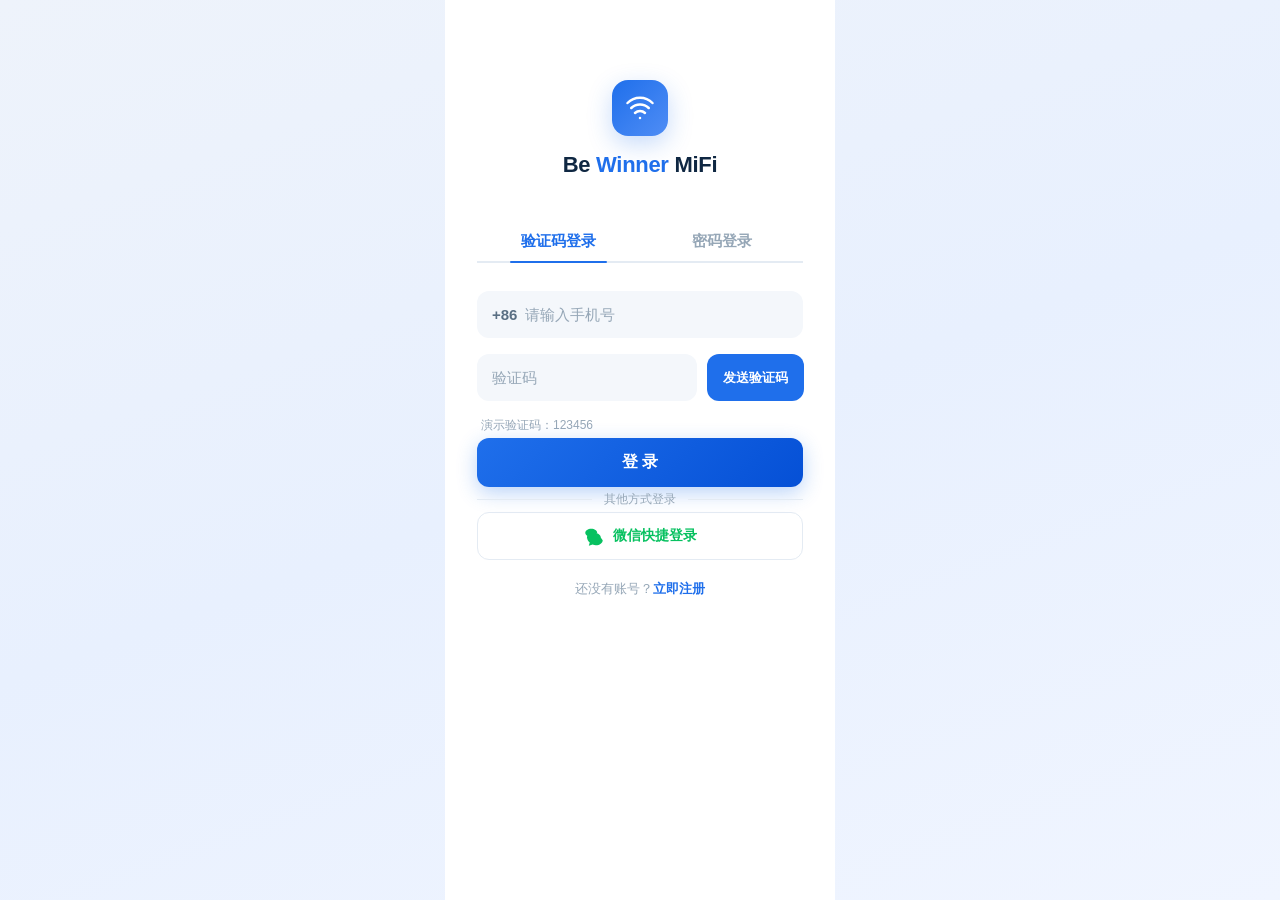
==== commit a24b99d7: "Add files via upload" ====
--- a/mine.html
+++ b/mine.html
@@ -37,7 +37,6 @@
               <h2>主播小王</h2>
               <span class="ph-id mono">ID: BW-20260128</span>
             </div>
-            <button class="ph-manage" id="btnAccount">账号管理 ›</button>
           </div>
         </header>
 
@@ -49,7 +48,7 @@
             </div>
             <span>我的套餐</span>
           </a>
-          <a class="qr-item">
+          <a class="qr-item" id="btnPurchaseHistory">
             <div class="qr-ico history">
               <svg viewBox="0 0 24 24"><circle cx="12" cy="12" r="10"/><path d="M12 6v6l4 2"/></svg>
             </div>
@@ -59,6 +58,17 @@
 
         <!-- 功能列表 -->
         <article class="menu-card">
+          <div class="menu-item" id="btnMyDevices">
+            <div class="mi-ico" style="background:#eaf3ff;color:var(--brand);">
+              <svg viewBox="0 0 24 24" fill="none" stroke="currentColor" stroke-width="1.7" stroke-linecap="round" stroke-linejoin="round"><rect x="4" y="2" width="16" height="20" rx="2"/><path d="M12 12h.01"/></svg>
+            </div>
+            <div class="mi-main">
+              <b>我的设备</b>
+              <span id="myDevicesSubtitle">管理已绑定设备</span>
+            </div>
+            <svg class="mi-arr" viewBox="0 0 24 24"><path d="M9 18l6-6-6-6"/></svg>
+          </div>
+
           <div class="menu-item" id="btnService">
             <div class="mi-ico cs">
               <svg viewBox="0 0 24 24"><path d="M3 11h1a8 8 0 0 1 16 0h1"/><path d="M5 15a1 1 0 0 1-1-1v-3a1 1 0 0 1 1-1h0a1 1 0 0 1 1 1v3a1 1 0 0 1-1 1zM19 15a1 1 0 0 1-1-1v-3a1 1 0 0 1 1-1h0a1 1 0 0 1 1 1v3a1 1 0 0 1-1 1z"/><path d="M19 15v1a2 2 0 0 1-2 2h-2"/></svg>
@@ -97,24 +107,24 @@
             <div class="mi-main"><b>网络诊断</b><span>设备连通性 · 端到端检测</span></div>
             <svg class="mi-arr" viewBox="0 0 24 24"><path d="M9 18l6-6-6-6"/></svg>
           </div>
+
+          <div class="menu-item" id="btnChannelOpt">
+            <div class="mi-ico ch-opt">
+              <svg viewBox="0 0 24 24" fill="none" stroke="currentColor" stroke-width="1.7" stroke-linecap="round" stroke-linejoin="round"><path d="M2 12h3l3-8 4 16 4-8h3"/></svg>
+            </div>
+            <div class="mi-main"><b>信道优选</b><span>优选运营商最佳基站信道</span></div>
+            <svg class="mi-arr" viewBox="0 0 24 24"><path d="M9 18l6-6-6-6"/></svg>
+          </div>
         </article>
 
         <article class="menu-card">
-          <div class="menu-item" id="btnPrivacy">
-            <div class="mi-ico pri">
-              <svg viewBox="0 0 24 24"><path d="M12 22s8-4 8-10V5l-8-3-8 3v7c0 6 8 10 8 10z"/></svg>
-            </div>
-            <div class="mi-main"><b>隐私协议</b></div>
-            <svg class="mi-arr" viewBox="0 0 24 24"><path d="M9 18l6-6-6-6"/></svg>
-          </div>
-
-          <div class="menu-item" id="btnSettings">
-            <div class="mi-ico set">
-              <svg viewBox="0 0 24 24"><path d="M12.22 2h-.44a2 2 0 0 0-2 2v.18a2 2 0 0 1-1 1.73l-.43.25a2 2 0 0 1-2 0l-.15-.08a2 2 0 0 0-2.73.73l-.22.38a2 2 0 0 0 .73 2.73l.15.1a2 2 0 0 1 1 1.72v.51a2 2 0 0 1-1 1.74l-.15.09a2 2 0 0 0-.73 2.73l.22.38a2 2 0 0 0 2.73.73l.15-.08a2 2 0 0 1 2 0l.43.25a2 2 0 0 1 1 1.73V20a2 2 0 0 0 2 2h.44a2 2 0 0 0 2-2v-.18a2 2 0 0 1 1-1.73l.43-.25a2 2 0 0 1 2 0l.15.08a2 2 0 0 0 2.73-.73l.22-.39a2 2 0 0 0-.73-2.73l-.15-.08a2 2 0 0 1-1-1.74v-.5a2 2 0 0 1 1-1.74l.15-.09a2 2 0 0 0 .73-2.73l-.22-.38a2 2 0 0 0-2.73-.73l-.15.08a2 2 0 0 1-2 0l-.43-.25a2 2 0 0 1-1-1.73V4a2 2 0 0 0-2-2z"/><circle cx="12" cy="12" r="3"/></svg>
+          <a class="menu-item" href="settings.html" id="btnSettings">
+            <div class="mi-ico" style="background:#f5f3ff;color:#7c3aed;">
+              <svg viewBox="0 0 24 24" fill="none" stroke="currentColor" stroke-width="1.7" stroke-linecap="round" stroke-linejoin="round"><circle cx="12" cy="12" r="3"/><path d="M19.4 15a1.65 1.65 0 0 0 .33 1.82l.06.06a2 2 0 0 1-2.83 2.83l-.06-.06a1.65 1.65 0 0 0-1.82-.33 1.65 1.65 0 0 0-1 1.51V21a2 2 0 0 1-4 0v-.09A1.65 1.65 0 0 0 9 19.4a1.65 1.65 0 0 0-1.82.33l-.06.06a2 2 0 0 1-2.83-2.83l.06-.06A1.65 1.65 0 0 0 4.68 15a1.65 1.65 0 0 0-1.51-1H3a2 2 0 0 1 0-4h.09A1.65 1.65 0 0 0 4.6 9a1.65 1.65 0 0 0-.33-1.82l-.06-.06a2 2 0 0 1 2.83-2.83l.06.06A1.65 1.65 0 0 0 9 4.68a1.65 1.65 0 0 0 1-1.51V3a2 2 0 0 1 4 0v.09a1.65 1.65 0 0 0 1 1.51 1.65 1.65 0 0 0 1.82-.33l.06-.06a2 2 0 0 1 2.83 2.83l-.06.06A1.65 1.65 0 0 0 19.4 9a1.65 1.65 0 0 0 1.51 1H21a2 2 0 0 1 0 4h-.09a1.65 1.65 0 0 0-1.51 1z"/></svg>
             </div>
             <div class="mi-main"><b>设置</b></div>
             <svg class="mi-arr" viewBox="0 0 24 24"><path d="M9 18l6-6-6-6"/></svg>
-          </div>
+          </a>
         </article>
 
         <div class="bottom-pad"></div>
@@ -188,19 +198,42 @@
           <button class="sheet-close" id="fwClose">关闭</button>
         </header>
         <div class="fw-body">
-          <div class="fw-row"><span class="fw-lbl">当前版本</span><span class="fw-val mono">v2.4.1</span></div>
-          <div class="fw-row"><span class="fw-lbl">最新版本</span><span class="fw-val mono new">v2.5.0</span></div>
-          <div class="fw-row"><span class="fw-lbl">更新大小</span><span class="fw-val mono">28.4 MB</span></div>
-          <div class="fw-changelog">
-            <h4>更新内容</h4>
-            <ul>
-              <li>优化聚合链路切换速度</li>
-              <li>修复高温下 WiFi 断连问题</li>
-              <li>新增外置卡热插拔支持</li>
-              <li>提升 MQTT 连接稳定性</li>
-            </ul>
-          </div>
-          <button class="save-btn fw-update-btn" id="fwUpdateBtn">一键升级</button>
+          <!-- 有新版本 -->
+          <div id="fwHasUpdate">
+            <div class="fw-row"><span class="fw-lbl">当前版本</span><span class="fw-val mono">v2.4.1</span></div>
+            <div class="fw-row"><span class="fw-lbl">最新版本</span><span class="fw-val mono new">v2.5.0</span></div>
+            <div class="fw-row"><span class="fw-lbl">更新大小</span><span class="fw-val mono">28.4 MB</span></div>
+            <div class="fw-changelog">
+              <h4>更新内容</h4>
+              <ul>
+                <li>优化聚合链路切换速度</li>
+                <li>修复高温下 WiFi 断连问题</li>
+                <li>新增外置卡热插拔支持</li>
+                <li>提升 MQTT 连接稳定性</li>
+              </ul>
+            </div>
+            <button class="save-btn fw-update-btn" id="fwUpdateBtn">一键升级</button>
+          </div>
+          <!-- 已是最新 -->
+          <div id="fwUpToDate" style="display:none;">
+            <div class="fw-row"><span class="fw-lbl">当前版本</span><span class="fw-val mono">v2.4.1</span></div>
+            <div class="fw-uptodate">
+              <svg viewBox="0 0 24 24" fill="var(--ok)"><circle cx="12" cy="12" r="10"/><path d="M8 12l3 3 5-5" stroke="#fff" stroke-width="2" fill="none"/></svg>
+              <span>已是最新版本</span>
+            </div>
+          </div>
+        </div>
+      </div>
+
+      <!-- 购买记录抽屉 -->
+      <div class="sheet" id="purchaseSheet">
+        <div class="sheet-handle"></div>
+        <header class="sheet-head">
+          <h3>购买记录</h3>
+          <button class="sheet-close" id="purchaseClose">完成</button>
+        </header>
+        <div class="purchase-list" id="purchaseList">
+          <!-- JS 动态填充 -->
         </div>
       </div>
 
@@ -224,60 +257,56 @@
         </div>
       </div>
 
+      <!-- 我的设备抽屉 -->
+      <div class="sheet" id="myDevicesSheet">
+        <div class="sheet-handle"></div>
+        <header class="sheet-head">
+          <h3>我的设备</h3>
+          <button class="sheet-close" id="myDevicesClose">完成</button>
+        </header>
+        <ul class="my-devices-list" id="myDevicesList">
+          <!-- JS 动态填充 -->
+        </ul>
+      </div>
+
+      <!-- 删除设备确认弹窗 -->
+      <div class="confirm-mask" id="deleteConfirmMask"></div>
+      <div class="confirm-dialog" id="deleteConfirmDialog">
+        <div class="confirm-dialog-body">
+          <svg viewBox="0 0 24 24" fill="none" stroke="var(--err)" stroke-width="1.8" stroke-linecap="round"><circle cx="12" cy="12" r="10"/><path d="M12 8v4M12 16h.01"/></svg>
+          <p>确定要删除设备 <b id="deleteDevName">--</b> 吗？<br/><small style="color:var(--text-3);">删除后需重新绑定才能使用</small></p>
+        </div>
+        <div class="confirm-dialog-btns">
+          <button id="deleteCancel">取消</button>
+          <button id="deleteOk">确认删除</button>
+        </div>
+      </div>
+
+      <!-- 重命名设备弹窗 -->
+      <div class="confirm-mask" id="renameMask"></div>
+      <div class="confirm-dialog" id="renameDialog">
+        <div class="confirm-dialog-body">
+          <p style="font-size:15px;font-weight:600;color:var(--text);margin-bottom:12px;">修改设备名称</p>
+          <input type="text" class="rename-input" id="renameInput" maxlength="20" autocomplete="off" />
+          <p class="rename-hint" id="renameHint" style="display:none;"></p>
+        </div>
+        <div class="confirm-dialog-btns">
+          <button id="renameCancel">取消</button>
+          <button id="renameOk" style="background:var(--brand);">确认</button>
+        </div>
+      </div>
+
       <!-- Tabbar -->
       <nav class="tabbar">
         <a class="tab" href="index.html"><svg viewBox="0 0 24 24"><path d="M3 11l9-8 9 8v10a2 2 0 0 1-2 2h-4v-7h-6v7H5a2 2 0 0 1-2-2z"/></svg><span>主页</span></a>
         <a class="tab" href="wifi.html"><svg viewBox="0 0 24 24"><path d="M5 12a10 10 0 0 1 14 0M2 8a14 14 0 0 1 20 0M8 16a6 6 0 0 1 8 0M12 20h.01"/></svg><span>WiFi</span></a>
-        <a class="tab center" href="bond.html"><div class="center-btn"><svg viewBox="0 0 24 24"><path d="M12 4v16M4 12h16M6 6l12 12M18 6L6 18"/></svg></div></a>
-        <a class="tab" href="plan.html"><svg viewBox="0 0 24 24"><path d="M3 7h18M3 12h18M3 17h12"/></svg><span>套餐</span></a>
+<a class="tab" href="plan.html"><svg viewBox="0 0 24 24"><path d="M3 7h18M3 12h18M3 17h12"/></svg><span>套餐</span></a>
         <a class="tab active"><svg viewBox="0 0 24 24"><circle cx="12" cy="8" r="4"/><path d="M20 21a8 8 0 0 0-16 0"/></svg><span>我的</span></a>
       </nav>
       <div class="home-indicator"></div>
     </div>
-    <p class="phone-label">我的 · Profile</p>
-  </section>
-
-  <!-- 设计说明 -->
-  <aside class="notes">
-    <div class="notes-head"><span class="dot"></span><h2>我的 · 设计说明</h2></div>
-    <div class="note-block">
-      <h4>① 用户信息头部</h4>
-      <ul>
-        <li>头像 + 编辑角标 + 用户名 + ID</li>
-        <li>「账号管理 ›」→ 底部抽屉设置用户名和头像</li>
-      </ul>
-    </div>
-    <div class="note-block">
-      <h4>② 快捷入口</h4>
-      <ul><li>我的套餐（跳 plan.html）/ 购买记录</li></ul>
-    </div>
-    <div class="note-block">
-      <h4>③ 功能列表</h4>
-      <ul>
-        <li><b>客服中心</b>：在线咨询入口</li>
-        <li><b>数据卡管理</b>：展示当前上网卡，抽屉切换（移动/电信/外置卡1/外置卡2）</li>
-        <li><b>固件升级</b>：当前版本 + 红点提示有更新 → 抽屉查看更新日志 + 一键升级</li>
-        <li><b>网络诊断</b>：抽屉展示 6 步诊断（聚合开启时），逐步动画执行</li>
-        <li><b>隐私协议 / 设置</b></li>
-      </ul>
-    </div>
-  </aside>
 </div>
-
-<header class="brand">
-  <div class="brand-left">
-    <div class="logo-mark"><span></span><span></span></div>
-    <div>
-      <h1>BE&nbsp;WINNER · MiFi Console</h1>
-      <p>多网聚合直播路由 · 移动端管理 App / 我的</p>
-    </div>
-  </div>
-  <div class="brand-right">
-    <span class="meta-pill">📐 390 × 844</span>
-    <span class="meta-pill">🎨 Light · Sky Blue</span>
-    <span class="meta-pill accent">05 / Mine</span>
-  </div>
-</header>
+<script src="js/device-state.js"></script>
 <script src="js/mine.js"></script>
 </body>
 </html>
--- a/css/app.css
+++ b/css/app.css
@@ -61,57 +61,11 @@
   z-index: 0;
 }
 
-/* ============ 顶部品牌条 ============ */
-.brand {
-  position: relative; z-index: 5;
-  display: flex; justify-content: space-between; align-items: center;
-  padding: 22px 48px 28px;
-  border-bottom: 1px solid var(--line);
-  margin-bottom: 32px;
-  order: -1;
-  background: rgba(255,255,255,.6);
-  backdrop-filter: blur(8px);
-}
-.brand-left { display: flex; gap: 18px; align-items: center; }
-.logo-mark {
-  width: 52px; height: 52px; border-radius: 14px;
-  background: linear-gradient(135deg, #ffffff, #e6f0ff);
-  border: 1px solid var(--line);
-  position: relative; display: grid; place-items: center;
-  box-shadow: var(--shadow-card);
-}
-.logo-mark span {
-  position: absolute; width: 18px; height: 18px; border-radius: 50%;
-}
-.logo-mark span:nth-child(1) { background: var(--brand); left: 12px; top: 17px; }
-.logo-mark span:nth-child(2) { background: var(--brand-2); right: 12px; top: 17px; mix-blend-mode: multiply; }
-
-.brand h1 {
-  font-family: 'Space Grotesk', sans-serif;
-  font-size: 20px; font-weight: 700; letter-spacing: 1px;
-  color: var(--text);
-}
-.brand p { color: var(--text-3); font-size: 12px; margin-top: 4px; }
-
-.brand-right { display: flex; gap: 8px; }
-.meta-pill {
-  font-family: 'JetBrains Mono', monospace;
-  font-size: 11px; padding: 6px 12px;
-  border: 1px solid var(--line); border-radius: 999px;
-  color: var(--text-2); background: #fff;
-}
-.meta-pill.accent {
-  border-color: var(--brand); color: #fff;
-  background: linear-gradient(90deg, var(--brand), var(--brand-2));
-  box-shadow: 0 4px 14px rgba(31,111,235,.3);
-}
-
 /* ============ 舞台 ============ */
 .stage {
   position: relative; z-index: 2;
-  display: flex; gap: 56px;
-  padding: 12px 48px 80px;
-  align-items: flex-start;
+  display: flex; justify-content: center;
+  padding: 40px 48px 80px;
 }
 
 .phone {
@@ -139,13 +93,6 @@
   z-index: 30;
 }
 
-.phone-label {
-  margin-top: 18px;
-  font-family: 'Space Grotesk', sans-serif;
-  font-size: 13px; letter-spacing: 4px;
-  color: var(--text-3); text-transform: uppercase;
-}
-
 /* ============ 状态栏 ============ */
 .status-bar {
   position: absolute; top: 18px; left: 32px; right: 32px;
@@ -192,12 +139,37 @@
   display: flex; justify-content: space-between; align-items: center;
   padding: 8px 4px 18px;
 }
-.hello {
-  font-size: 11px; color: var(--text-3); letter-spacing: 2px;
-  text-transform: uppercase; font-family: 'Space Grotesk', sans-serif;
-  font-weight: 600;
-}
-.title { margin-top: 8px; }
+.title { margin-top: 0; }
+
+/* 返回按钮 + 页面标题 */
+.back-btn {
+  width: 36px; height: 36px; border-radius: 10px;
+  border: 1px solid var(--line);
+  background: var(--bg-card);
+  color: var(--text);
+  cursor: pointer;
+  display: grid; place-items: center;
+  flex-shrink: 0; transition: .2s;
+}
+.back-btn svg { width: 20px; height: 20px; }
+.back-btn:hover { background: var(--brand-bg); border-color: var(--brand-2); color: var(--brand); }
+
+.page-title {
+  font-family: 'Space Grotesk', 'Noto Sans SC', sans-serif;
+  font-size: 17px; font-weight: 700; color: var(--text);
+  letter-spacing: .3px;
+}
+
+/* 发送验证码按钮 */
+.sms-btn {
+  padding: 10px 16px; border-radius: 10px;
+  border: 1px solid var(--brand); background: var(--brand-bg);
+  color: var(--brand); font-size: 13px; font-weight: 600;
+  cursor: pointer; transition: .2s;
+  font-family: 'Space Grotesk', 'Noto Sans SC', sans-serif;
+}
+.sms-btn:disabled { opacity: .5; cursor: not-allowed; }
+.sms-btn:hover:not(:disabled) { background: var(--brand); color: #fff; }
 
 .status-chip {
   display: inline-flex; align-items: center; gap: 8px;
@@ -220,13 +192,64 @@
   100% { box-shadow: 0 0 0 0 rgba(34,197,94,0); }
 }
 
-.avatar {
-  width: 44px; height: 44px; border-radius: 14px; overflow: hidden;
-  border: 1px solid var(--line);
-  background: linear-gradient(135deg, #fff, #e6f0ff);
-  box-shadow: var(--shadow-card);
-}
-.avatar img { width: 100%; height: 100%; }
+/* Top-greet sub-page variant (WiFi / Plan) */
+.top-greet--sub {
+  display: flex; justify-content: space-between; align-items: center;
+  padding: 8px 4px 18px;
+}
+
+/* ============ 统一设备标题栏（左上角） ============ */
+.device-title-bar {
+  display: flex; align-items: center; gap: 6px;
+  cursor: pointer; padding: 4px 0;
+  -webkit-tap-highlight-color: transparent;
+}
+.device-title-name {
+  font-family: 'Space Grotesk', 'Noto Sans SC', sans-serif;
+  font-size: 17px; font-weight: 700; color: var(--text);
+  letter-spacing: .3px;
+}
+.device-title-arrow {
+  width: 16px; height: 16px;
+  fill: none; stroke: var(--text-3); stroke-width: 2;
+  stroke-linecap: round; stroke-linejoin: round;
+  transition: transform .25s;
+}
+.device-title-status {
+  font-size: 10px; font-weight: 600; padding: 2px 8px; border-radius: 999px;
+  letter-spacing: .5px; flex-shrink: 0;
+}
+.device-title-status.online {
+  color: #047857; background: #ecfdf5; border: 1px solid #a7f3d0;
+}
+.device-title-status.offline {
+  color: #475569; background: #f1f5f9; border: 1px solid #e2e8f0;
+}
+
+/* ============ 套餐名称 ============ */
+.plan-name {
+  font-size: 11px; color: var(--text-2); font-weight: 600;
+  letter-spacing: .3px; margin-left: 6px;
+}
+
+/* ============ 横向滑动 Tab ============ */
+.shop-tabs-scroll {
+  display: flex; gap: 8px; overflow-x: auto;
+  white-space: nowrap; -webkit-overflow-scrolling: touch;
+  scrollbar-width: none; padding: 0 0 4px; margin-bottom: 14px;
+}
+.shop-tabs-scroll::-webkit-scrollbar { display: none; }
+.shop-tab-scroll-item {
+  display: inline-block; padding: 10px 18px; border-radius: 999px;
+  font-size: 13px; font-weight: 600; color: var(--text-3);
+  cursor: pointer; transition: .25s; letter-spacing: .5px;
+  background: #eef4fb; border: 1px solid var(--line);
+  flex-shrink: 0; font-family: 'Space Grotesk', 'Noto Sans SC', sans-serif;
+}
+.shop-tab-scroll-item.active {
+  color: #fff; background: linear-gradient(135deg, var(--brand), var(--brand-2));
+  border-color: transparent; box-shadow: 0 4px 12px rgba(31,111,235,.3);
+}
 
 /* ============ 设备主卡 ============ */
 .device-card {
@@ -264,18 +287,25 @@
   font-size: 20px; font-weight: 700; letter-spacing: .5px;
   display: block; color: var(--text);
 }
-.switch-dev {
+/* Top-right device switch button (replaces old .switch-dev) */
+.switch-dev--top {
+  display: inline-flex; align-items: center; gap: 6px;
   background: var(--brand-bg);
   border: 1px solid #c8def9;
   color: var(--brand);
-  font-size: 12px; padding: 7px 12px; border-radius: 999px;
+  font-size: 12px; padding: 8px 14px; border-radius: 999px;
   cursor: pointer; font-family: 'Space Grotesk', sans-serif;
   font-weight: 600; letter-spacing: .5px;
-  transition: .25s;
-}
-.switch-dev:hover {
+  transition: .25s; white-space: nowrap; flex-shrink: 0;
+}
+.switch-dev--top:hover {
   background: var(--brand); color: #fff; border-color: var(--brand);
   box-shadow: 0 6px 16px rgba(31,111,235,.3);
+}
+.switch-icon-svg {
+  width: 16px; height: 16px;
+  fill: none; stroke: currentColor; stroke-width: 1.8;
+  stroke-linecap: round; stroke-linejoin: round;
 }
 
 .dev-body {
@@ -524,7 +554,7 @@
   font-size: 15px; font-weight: 600; color: var(--text);
 }
 .ic-link {
-  font-size: 12px; color: var(--brand); cursor: pointer; font-weight: 600;
+  font-size: 12px; color: var(--brand); cursor: pointer; font-weight: 600; text-decoration: none;
 }
 
 /* WiFi */
@@ -564,7 +594,7 @@
 .plan-tag.bond {
   background: #fff1ec; color: var(--tel); border: 1px solid #ffd6c4;
 }
-.plan-rest { font-size: 13px; color: var(--text-2); }
+.plan-rest { font-size: 13px; color: var(--text-2); margin-left: auto; }
 .plan-rest b { font-size: 22px; color: var(--text); font-weight: 700; letter-spacing: -.5px; margin-right: 2px; }
 .plan-rest small { font-size: 11px; color: var(--text-3); margin-right: 6px; }
 .plan-rest em { font-style: normal; font-size: 11px; color: var(--text-3); letter-spacing: 1px; }
@@ -588,6 +618,80 @@
 }
 .plan-divider {
   height: 1px; background: var(--line); margin: 4px 0;
+}
+
+/* ============ 空状态 ============ */
+.empty-state {
+  text-align: center; padding: 60px 24px 40px;
+}
+.empty-icon {
+  width: 72px; height: 72px; margin: 0 auto 16px;
+  background: #f0f5ff; border-radius: 50%;
+  display: grid; place-items: center;
+}
+.empty-icon svg { width: 36px; height: 36px; stroke: var(--brand); }
+.empty-state h3 { font-size: 17px; font-weight: 700; color: var(--text); margin-bottom: 6px; }
+.empty-state p { font-size: 13px; color: var(--text-3); line-height: 1.6; margin-bottom: 20px; }
+.empty-btn {
+  display: inline-block; padding: 10px 28px; border-radius: 20px;
+  background: var(--brand); color: #fff; font-size: 14px; font-weight: 700;
+  text-decoration: none; border: none; cursor: pointer;
+  box-shadow: 0 4px 14px rgba(31,111,235,.3);
+  transition: .2s;
+}
+.empty-btn:active { opacity: .85; transform: scale(.97); }
+
+/* 套餐空状态 */
+.plan-empty {
+  text-align: center; padding: 24px 16px 20px;
+}
+.plan-empty .empty-icon {
+  width: 56px; height: 56px; margin-bottom: 10px;
+}
+.plan-empty .empty-icon svg { width: 28px; height: 28px; }
+.plan-empty-title { font-size: 14px; font-weight: 700; color: var(--text); margin-bottom: 4px; }
+.plan-empty-sub { font-size: 12px; color: var(--text-3); margin-bottom: 14px; }
+.plan-empty .empty-btn {
+  padding: 8px 22px; font-size: 13px; border-radius: 16px;
+}
+
+/* ============ 离线状态 ============ */
+.sig-card.offline .sig-num { color: var(--text-3); }
+.sig-card.offline .sig-bar span { background: var(--line); }
+.sig-bars.dim i { background: var(--line) !important; }
+.device-card.offline .dev-meta .val { color: var(--text-3); }
+
+/* ============ Toast ============ */
+.mifi-toast {
+  position: fixed; bottom: 100px; left: 50%; transform: translateX(-50%);
+  background: rgba(15,39,66,.88); color: #fff; padding: 10px 22px;
+  border-radius: 20px; font-size: 13px; font-weight: 600;
+  opacity: 0; pointer-events: none; transition: opacity .3s;
+  z-index: 9999; white-space: nowrap;
+}
+.mifi-toast.show { opacity: 1; }
+
+/* WiFi 设置按钮置灰 */
+.wifi-set-btn.disabled {
+  opacity: .4; pointer-events: none; cursor: not-allowed;
+}
+
+/* 当前套餐未订购空状态 */
+.cp-empty {
+  text-align: center; padding: 28px 16px 20px;
+}
+.cp-empty .empty-icon {
+  width: 56px; height: 56px; margin: 0 auto 10px;
+  background: #f0f5ff; border-radius: 50%;
+  display: grid; place-items: center;
+}
+.cp-empty .empty-icon svg { width: 28px; height: 28px; }
+.cp-empty-title { font-size: 14px; font-weight: 700; color: var(--text); margin-bottom: 4px; }
+.cp-empty-sub { font-size: 12px; color: var(--text-3); }
+
+/* 已连接设备空状态 */
+.conn-empty {
+  text-align: center; padding: 28px 16px; color: var(--text-3); font-size: 13px;
 }
 
 .bottom-pad { height: 110px; }
@@ -600,7 +704,7 @@
   backdrop-filter: blur(18px);
   border: 1px solid var(--line);
   border-radius: 28px;
-  display: grid; grid-template-columns: repeat(5, 1fr);
+  display: grid; grid-template-columns: repeat(4, 1fr);
   align-items: center; padding: 0 8px;
   z-index: 20;
   box-shadow: 0 -2px 20px rgba(31,111,235,.10);
@@ -746,66 +850,6 @@
 }
 .bind-btn:hover .plus { color: var(--brand); }
 
-/* ============ 设计说明 ============ */
-.notes {
-  flex: 0 0 360px;
-  padding: 18px 20px;
-  border-radius: 22px;
-  border: 1px solid var(--line);
-  background: rgba(255,255,255,.8);
-  backdrop-filter: blur(8px);
-  position: sticky; top: 16px;
-  align-self: flex-start;
-  box-shadow: var(--shadow-card);
-}
-.notes-head {
-  display: flex; align-items: center; gap: 10px;
-  padding-bottom: 12px; border-bottom: 1px solid var(--line);
-}
-.notes-head .dot {
-  width: 8px; height: 8px; border-radius: 50%;
-  background: var(--ok);
-  box-shadow: 0 0 0 4px #ecfdf5;
-}
-.notes h2 {
-  font-family: 'Space Grotesk', sans-serif;
-  font-size: 14px; letter-spacing: 3px; text-transform: uppercase;
-}
-
-.note-block { padding: 14px 0; border-bottom: 1px dashed var(--line); }
-.note-block:last-child { border-bottom: none; }
-.note-block h4 {
-  font-size: 12px; color: var(--brand); margin-bottom: 8px;
-  letter-spacing: 1px; font-family: 'Space Grotesk', sans-serif;
-}
-.note-block p, .note-block li {
-  font-size: 12.5px; color: var(--text-2); line-height: 1.7;
-}
-.note-block ol, .note-block ul { padding-left: 18px; }
-.note-block code {
-  font-family: 'JetBrains Mono', monospace;
-  font-size: 11px; padding: 1px 6px; border-radius: 4px;
-  background: var(--brand-bg); color: var(--brand);
-  border: 1px solid #c8def9;
-}
-.note-block b { color: var(--text); }
-.note-block .check li {
-  position: relative; padding-left: 18px; margin: 6px 0;
-  list-style: none;
-}
-.note-block .check li::before {
-  content: '◆';
-  position: absolute; left: 0; top: 0;
-  color: var(--brand); font-size: 10px;
-}
-.note-block ul { list-style: none; padding-left: 0; }
-.note-block ul:not(.check) li {
-  padding-left: 14px; position: relative; margin: 4px 0;
-}
-.note-block ul:not(.check) li::before {
-  content: '›'; position: absolute; left: 0; color: var(--brand-2); font-weight: 700;
-}
-
 /* ============ WiFi 设置抽屉 ============ */
 .sheet-close {
   background: var(--brand); color: #fff;
@@ -901,3 +945,325 @@
 }
 .save-btn:hover { box-shadow: 0 10px 24px rgba(31,111,235,.45); transform: translateY(-1px); }
 .save-btn:active { transform: translateY(0); }
+
+/* ============ 聚合网络管理卡片 ============ */
+.bond-net-card { margin-top: 12px; }
+.bn-desc { font-size: 11px; color: var(--text-3); margin: 0 0 12px; letter-spacing: .5px; }
+
+.bn-slots {
+  display: grid; grid-template-columns: 1fr 36px 1fr;
+  gap: 0; align-items: center;
+}
+.bn-slot {
+  border-radius: var(--r-md); border: 1px solid var(--line);
+  padding: 12px; background: var(--bg-soft);
+  text-align: center;
+}
+.bn-slot-head {
+  display: flex; justify-content: space-between; align-items: center;
+  margin-bottom: 10px;
+}
+.bn-slot-label { font-size: 10px; color: var(--text-3); letter-spacing: 1px; font-weight: 600; }
+.bn-slot-status {
+  font-size: 9px; padding: 2px 6px; border-radius: 999px; font-weight: 600;
+}
+.bn-slot-status.on { color: #047857; background: #ecfdf5; border: 1px solid #a7f3d0; }
+
+.bn-slot-body {
+  display: flex; flex-direction: column; align-items: center; gap: 6px;
+  padding: 8px 0;
+}
+.bn-slot-ico {
+  width: 36px; height: 36px; border-radius: 10px;
+  display: block;
+}
+.bn-slot-ico.mob { background: linear-gradient(135deg, #1f6feb, #3aa0ff); }
+.bn-slot-ico.tel { background: linear-gradient(135deg, #ea580c, #f97316); }
+.bn-slot-ico.ext { background: linear-gradient(135deg, #7c3aed, #a78bfa); }
+
+.bn-slot-body b { font-size: 14px; font-weight: 700; color: var(--text); }
+
+.bn-slot-change {
+  width: 100%; margin-top: 10px; padding: 7px;
+  background: var(--brand-bg); border: 1px solid #c8def9;
+  color: var(--brand); font-size: 12px; font-weight: 600;
+  border-radius: 10px; cursor: pointer;
+  font-family: 'Space Grotesk', sans-serif;
+  transition: .2s;
+}
+.bn-slot-change:hover {
+  background: var(--brand); color: #fff; border-color: var(--brand);
+}
+
+.bn-slot-arrow {
+  display: grid; place-items: center;
+}
+.bn-slot-arrow svg {
+  width: 24px; height: 24px;
+  fill: none; stroke: var(--text-3); stroke-width: 1.5;
+  stroke-linecap: round; stroke-linejoin: round;
+}
+
+/* ============ 网卡选择抽屉 ============ */
+.card-list { list-style: none; margin: 8px 0; }
+.card-option {
+  display: flex; align-items: center; gap: 12px;
+  padding: 14px 4px;
+  border-bottom: 1px dashed var(--line);
+  cursor: pointer; transition: .15s;
+}
+.card-option:last-child { border-bottom: none; }
+.card-option:hover { background: #f7fafd; border-radius: 10px; }
+
+.co-ico {
+  width: 36px; height: 36px; border-radius: 10px;
+  flex-shrink: 0;
+}
+.co-ico.mob { background: linear-gradient(135deg, #1f6feb, #3aa0ff); }
+.co-ico.tel { background: linear-gradient(135deg, #ea580c, #f97316); }
+.co-ico.ext { background: linear-gradient(135deg, #7c3aed, #a78bfa); }
+
+.co-main { flex: 1; display: flex; flex-direction: column; gap: 2px; }
+.co-main b { font-size: 14px; color: var(--text); font-weight: 700; }
+.co-main span { font-size: 11px; color: var(--text-3); }
+
+.co-check {
+  width: 24px; height: 24px; border-radius: 50%;
+  display: grid; place-items: center;
+  font-size: 13px; font-weight: 700; color: #fff;
+  background: var(--brand);
+  opacity: 0; transition: .2s;
+}
+.card-option.active .co-check { opacity: 1; }
+
+/* ============ 右上角 + 按钮 ============ */
+.add-device-btn {
+  width: 32px; height: 32px; border-radius: 10px;
+  border: 1px dashed var(--brand-2);
+  background: var(--brand-bg);
+  color: var(--brand);
+  font-size: 20px; font-weight: 500; line-height: 1;
+  cursor: pointer; display: grid; place-items: center;
+  flex-shrink: 0; transition: .2s;
+  font-family: 'Space Grotesk', sans-serif;
+}
+.add-device-btn:hover {
+  background: var(--brand); color: #fff;
+  border-style: solid; border-color: var(--brand);
+}
+
+/* ============ 通用右箭头 ============ */
+.mi-arr {
+  width: 16px; height: 16px; flex-shrink: 0;
+  fill: none; stroke: var(--text-3); stroke-width: 1.5;
+  stroke-linecap: round; stroke-linejoin: round;
+}
+
+/* ============ 添加设备抽屉 ============ */
+.add-device-options {
+  display: flex; flex-direction: column;
+  padding-top: 8px;
+}
+.ado-item {
+  display: flex; align-items: center; gap: 14px;
+  padding: 16px 4px; cursor: pointer; transition: .15s;
+  border-bottom: 1px dashed var(--line);
+}
+.ado-item:last-child { border-bottom: none; }
+.ado-item:hover { background: var(--bg-soft); border-radius: 12px; border-bottom-style: solid; }
+.ado-item:hover:last-child { border-bottom: none; }
+.ado-icon {
+  width: 44px; height: 44px; border-radius: 13px;
+  display: grid; place-items: center; flex-shrink: 0;
+}
+.ado-icon svg { width: 22px; height: 22px; }
+.ado-icon.qr { background: #eaf3ff; color: var(--brand); }
+.ado-icon.sn { background: #ecfdf5; color: #059669; }
+.ado-main { flex: 1; display: flex; flex-direction: column; gap: 3px; }
+.ado-main b { font-size: 14px; color: var(--text); font-weight: 600; }
+.ado-main span { font-size: 11px; color: var(--text-3); }
+
+/* ============ SN 码输入 ============ */
+.sn-input-body {
+  padding-top: 12px;
+  display: flex; flex-direction: column; gap: 16px;
+}
+.sn-desc {
+  font-size: 12px; color: var(--text-3); letter-spacing: .5px; margin: 0;
+}
+.sn-input-wrap {
+  padding: 4px;
+  border: 1px solid var(--line); border-radius: var(--r-sm);
+  background: var(--bg-soft);
+}
+.sn-input {
+  width: 100%; padding: 14px 12px;
+  border: none; background: transparent;
+  font-size: 18px; letter-spacing: 2px; color: var(--text);
+  outline: none; text-align: center;
+  font-family: 'JetBrains Mono', monospace;
+}
+.sn-input::placeholder { color: var(--text-3); letter-spacing: 1px; font-size: 13px; }
+.sn-confirm-btn { margin-top: 4px; }
+.sn-hint {
+  font-size: 11px; color: var(--text-3); text-align: center; margin: 0; min-height: 18px;
+}
+
+/* ============ 我的设备列表 ============ */
+.my-devices-list {
+  list-style: none; margin: 8px 0; padding: 0;
+  max-height: 420px; overflow-y: auto;
+}
+.my-device-item {
+  display: flex; align-items: center; justify-content: space-between;
+  padding: 16px 6px; border-bottom: 1px dashed var(--line);
+  gap: 12px;
+}
+.my-device-item:last-child { border-bottom: none; }
+.my-device-item.current { background: var(--brand-bg); border-radius: 12px; padding: 16px 10px; }
+.mdi-left {
+  display: flex; align-items: center; gap: 10px;
+  flex: 1; min-width: 0;
+}
+.mdi-ico {
+  width: 36px; height: 36px; border-radius: 10px; flex-shrink: 0;
+  display: grid; place-items: center;
+}
+.mdi-ico span {
+  width: 10px; height: 10px; border-radius: 50%;
+}
+.mdi-ico.online { background: #ecfdf5; }
+.mdi-ico.online span { background: var(--ok); }
+.mdi-ico.offline { background: #f1f5f9; }
+.mdi-ico.offline span { background: var(--off); }
+.mdi-info {
+  display: flex; flex-direction: column; gap: 2px;
+  min-width: 0;
+}
+.mdi-info b {
+  font-size: 14px; color: var(--text); font-weight: 600;
+  white-space: nowrap; overflow: hidden; text-overflow: ellipsis;
+}
+.mdi-info span {
+  font-size: 11px; color: var(--text-3);
+  white-space: nowrap; overflow: hidden; text-overflow: ellipsis;
+}
+.mdi-actions {
+  display: flex; align-items: center; gap: 8px; flex-shrink: 0;
+}
+.mdi-current-tag {
+  font-size: 11px; font-weight: 600; color: var(--brand);
+  padding: 4px 10px; border-radius: 999px;
+  background: var(--brand-bg); border: 1px solid #c8def9;
+}
+.mdi-switch-btn {
+  font-size: 11px; font-weight: 600; color: #fff;
+  padding: 5px 12px; border-radius: 999px; border: none;
+  background: var(--brand); cursor: pointer;
+  font-family: 'Space Grotesk', sans-serif;
+  transition: .2s;
+}
+.mdi-switch-btn:hover { box-shadow: 0 4px 12px rgba(31,111,235,.35); }
+.mdi-delete-btn {
+  width: 32px; height: 32px; border-radius: 8px;
+  border: 1px solid #fecaca; background: #fef2f2;
+  color: var(--err); cursor: pointer;
+  display: grid; place-items: center;
+  transition: .2s;
+}
+.mdi-delete-btn svg { width: 16px; height: 16px; }
+.mdi-delete-btn:hover { background: var(--err); color: #fff; border-color: var(--err); }
+.my-device-empty {
+  display: flex; flex-direction: column; align-items: center;
+  padding: 40px 20px; text-align: center;
+  border-bottom: none !important;
+}
+
+/* 设备名称行 + 编辑按钮 */
+.mdi-name-row {
+  display: flex; align-items: center; gap: 6px;
+}
+.mdi-rename-btn {
+  width: 24px; height: 24px; border-radius: 6px;
+  border: none; background: transparent;
+  color: var(--text-3); cursor: pointer;
+  display: grid; place-items: center;
+  flex-shrink: 0; transition: .2s;
+  opacity: 1;
+}
+.mdi-rename-btn:hover {
+  background: var(--brand-bg); color: var(--brand);
+}
+.mdi-rename-btn svg {
+  width: 13px; height: 13px;
+  fill: none; stroke: currentColor; stroke-width: 1.8;
+  stroke-linecap: round; stroke-linejoin: round;
+}
+
+/* 重命名弹窗输入框 */
+.rename-input {
+  width: 100%; padding: 10px 12px;
+  border: 1px solid var(--line); border-radius: var(--r-sm);
+  font-size: 15px; color: var(--text);
+  background: var(--bg-soft);
+  outline: none; text-align: center;
+  font-family: 'Space Grotesk', 'Noto Sans SC', sans-serif;
+  font-weight: 600; letter-spacing: .5px;
+  transition: .2s;
+}
+.rename-input:focus {
+  border-color: var(--brand);
+  box-shadow: 0 0 0 3px rgba(31,111,235,.12);
+}
+.rename-hint {
+  font-size: 11px; color: var(--err); margin-top: 6px;
+}
+
+/* 确认弹窗（退出登录 / 删除设备） */
+.confirm-mask {
+  position: absolute; inset: 14px;
+  background: rgba(15,39,66,.45);
+  backdrop-filter: blur(3px);
+  border-radius: 42px;
+  opacity: 0; pointer-events: none;
+  transition: opacity .2s;
+  z-index: 60;
+}
+.confirm-mask.show { opacity: 1; pointer-events: auto; }
+
+.confirm-dialog {
+  position: absolute; left: 36px; right: 36px;
+  top: 50%; transform: translateY(-50%) scale(.9);
+  background: #fff;
+  border: 1px solid var(--line);
+  border-radius: 22px;
+  padding: 28px 22px 18px;
+  z-index: 70;
+  text-align: center;
+  opacity: 0; pointer-events: none;
+  transition: .25s cubic-bezier(.2,.8,.25,1);
+  box-shadow: 0 20px 50px rgba(15,39,66,.25);
+}
+.confirm-dialog.show {
+  opacity: 1; pointer-events: auto;
+  transform: translateY(-50%) scale(1);
+}
+.confirm-dialog-body svg {
+  width: 40px; height: 40px; margin-bottom: 12px;
+}
+.confirm-dialog-body p {
+  font-size: 15px; font-weight: 600; color: var(--text); margin-bottom: 16px;
+}
+.confirm-dialog-btns {
+  display: flex; gap: 10px;
+}
+.confirm-dialog-btns button {
+  flex: 1; padding: 10px; border-radius: 10px;
+  font-size: 14px; font-weight: 700; cursor: pointer; border: none;
+}
+.confirm-dialog-btns button:first-child {
+  background: #f3f4f6; color: var(--text-2);
+}
+.confirm-dialog-btns button:last-child {
+  background: var(--err); color: #fff;
+}
--- a/css/mine.css
+++ b/css/mine.css
@@ -125,6 +125,7 @@
 .mi-ico.diag { background: #f5f3ff; color: #7c3aed; }
 .mi-ico.pri  { background: #fef9c3; color: #a16207; }
 .mi-ico.set  { background: #f1f5f9; color: #475569; }
+.mi-ico.ch-opt { background: #ecfdf5; color: #059669; }
 
 .mi-main { flex: 1; display: flex; flex-direction: column; gap: 2px; }
 .mi-main b { font-size: 14px; color: var(--text); font-weight: 600; }
@@ -281,3 +282,95 @@
 .ds.fail .ds-status { color: #ef4444; }
 
 .diag-start-btn { margin-top: 16px; }
+
+/* ============ 购买记录列表 ============ */
+.purchase-list {
+  padding-top: 8px;
+  max-height: 420px;
+  overflow-y: auto;
+}
+.purchase-item {
+  padding: 14px 4px;
+  border-bottom: 1px dashed var(--line);
+}
+.purchase-item:last-child { border-bottom: none; }
+.pi-top {
+  display: flex; justify-content: space-between; align-items: center;
+  margin-bottom: 6px;
+}
+.pi-name {
+  font-size: 14px; color: var(--text); font-weight: 700;
+}
+.pi-amount {
+  font-size: 16px; font-weight: 700; color: var(--brand);
+  letter-spacing: -.5px;
+}
+.pi-device {
+  font-size: 11px; color: var(--text-3); margin-bottom: 4px;
+}
+.pi-bottom {
+  display: flex; justify-content: space-between;
+  font-size: 11px; color: var(--text-3);
+}
+
+/* ============ 通用确认弹窗（退出登录 / 删除设备） ============ */
+.confirm-mask {
+  position: absolute; inset: 14px;
+  background: rgba(15,39,66,.45);
+  backdrop-filter: blur(3px);
+  border-radius: 42px;
+  opacity: 0; pointer-events: none;
+  transition: opacity .2s;
+  z-index: 60;
+}
+.confirm-mask.show { opacity: 1; pointer-events: auto; }
+
+.confirm-dialog {
+  position: absolute; left: 36px; right: 36px;
+  top: 50%; transform: translateY(-50%) scale(.9);
+  background: #fff;
+  border: 1px solid var(--line);
+  border-radius: 22px;
+  padding: 28px 22px 18px;
+  z-index: 70;
+  text-align: center;
+  opacity: 0; pointer-events: none;
+  transition: .25s cubic-bezier(.2,.8,.25,1);
+  box-shadow: 0 20px 50px rgba(15,39,66,.25);
+}
+.confirm-dialog.show {
+  opacity: 1; pointer-events: auto;
+  transform: translateY(-50%) scale(1);
+}
+.confirm-dialog-body svg {
+  width: 40px; height: 40px; margin-bottom: 12px;
+}
+.confirm-dialog-body p {
+  font-size: 15px; font-weight: 600; color: var(--text); margin-bottom: 16px;
+}
+.confirm-dialog-btns {
+  display: flex; gap: 10px;
+}
+.confirm-dialog-btns button {
+  flex: 1; padding: 10px; border-radius: 10px;
+  font-size: 14px; font-weight: 700; cursor: pointer; border: none;
+}
+.confirm-dialog-btns button:first-child {
+  background: #f3f4f6; color: var(--text-2);
+}
+.confirm-dialog-btns button:last-child {
+  background: var(--err); color: #fff;
+}
+
+/* ============ 固件已是最新 ============ */
+.fw-uptodate {
+  display: flex; align-items: center; gap: 8px;
+  padding: 14px 0; justify-content: center;
+}
+.fw-uptodate svg { width: 22px; height: 22px; }
+.fw-uptodate span { font-size: 15px; font-weight: 700; color: var(--ok); }
+
+/* ============ 退出登录菜单 ============ */
+.mi-ico.logout {
+  background: #fef2f2; color: var(--err);
+}
